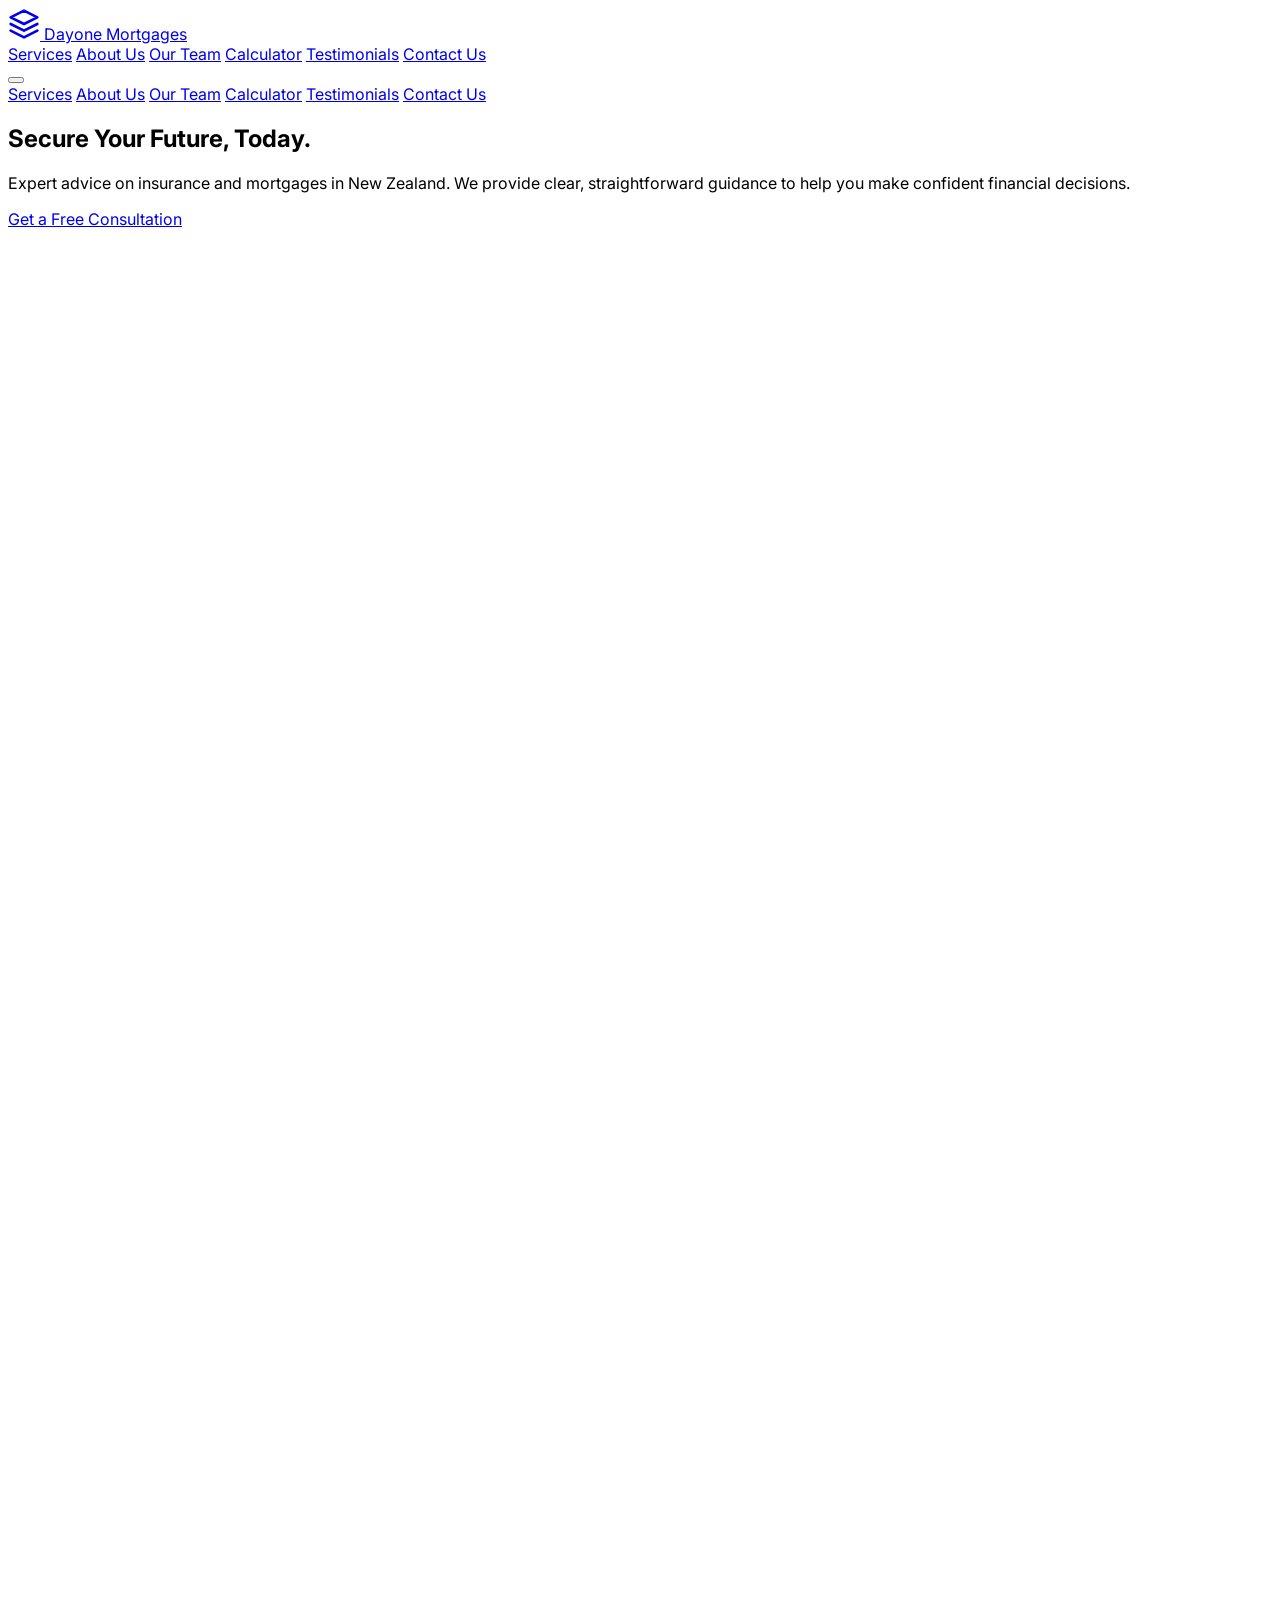
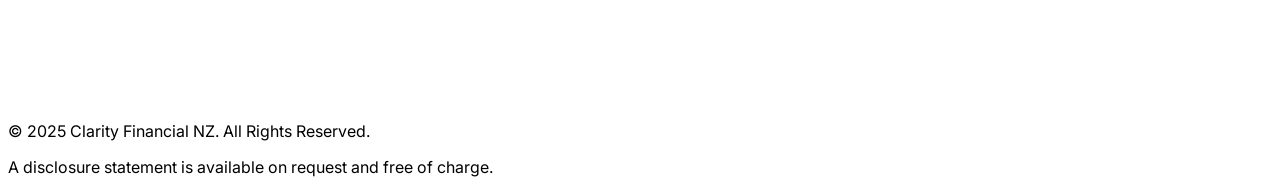
==== index.html @ f276ae46 "Create index.html Initial commit" ====
<!DOCTYPE html>
<html lang="en" class="scroll-smooth">
<head>
    <meta charset="UTF-8">
    <meta name="viewport" content="width=device-width, initial-scale=1.0">
    <title>Dayone Mortgages | Your Guide to Insurance & Mortgages</title>
    
    <!-- Tailwind CSS -->
    <script src="https://cdn.tailwindcss.com"></script>
    
    <!-- Google Fonts: Inter -->
    <link rel="preconnect" href="https://fonts.googleapis.com">
    <link rel="preconnect" href="https://fonts.gstatic.com" crossorigin>
    <link href="https://fonts.googleapis.com/css2?family=Inter:wght@400;500;600;700&display=swap" rel="stylesheet">
    
    <!-- Lucide Icons -->
    <script src="https://unpkg.com/lucide@latest"></script>

    <style>
        /* Custom styles for the Inter font */
        body {
            font-family: 'Inter', sans-serif;
        }
        /* Style for scroll-triggered animations */
        .fade-in-section {
            opacity: 0;
            transform: translateY(20px);
            transition: opacity 0.6s ease-out, transform 0.6s ease-out;
        }
        .fade-in-section.is-visible {
            opacity: 1;
            transform: translateY(0);
        }
    </style>
</head>
<body class="bg-gray-50 text-gray-800 antialiased">

    <!-- Header -->
    <header class="bg-white/80 backdrop-blur-md sticky top-0 z-50 shadow-sm">
        <div class="container mx-auto px-6 py-4 flex justify-between items-center">
            <a href="#" class="flex items-center space-x-2">
                <svg width="32" height="32" viewBox="0 0 24 24" class="text-blue-600" fill="none" xmlns="http://www.w3.org/2000/svg"><path d="M12 2L2 7l10 5 10-5-10-5zM2 17l10 5 10-5M2 12l10 5 10-5" stroke="currentColor" stroke-width="2" stroke-linecap="round" stroke-linejoin="round"></path></svg>
                <span class="text-2xl font-bold text-gray-900">Dayone Mortgages</span>
            </a>
            <nav class="hidden md:flex space-x-8">
                <a href="#services" class="text-gray-600 hover:text-blue-600 transition duration-300">Services</a>
                <a href="#about" class="text-gray-600 hover:text-blue-600 transition duration-300">About Us</a>
                <a href="#team" class="text-gray-600 hover:text-blue-600 transition duration-300">Our Team</a>
                <a href="#calculator" class="text-gray-600 hover:text-blue-600 transition duration-300">Calculator</a>
                <a href="#testimonials" class="text-gray-600 hover:text-blue-600 transition duration-300">Testimonials</a>
                <a href="#contact" class="bg-blue-600 text-white px-4 py-2 rounded-md hover:bg-blue-700 transition duration-300">Contact Us</a>
            </nav>
            <button class="md:hidden" id="mobile-menu-button">
                <i data-lucide="menu" class="w-6 h-6"></i>
            </button>
        </div>
         <!-- Mobile Menu -->
        <div id="mobile-menu" class="hidden md:hidden px-6 pb-4 space-y-2">
            <a href="#services" class="block text-gray-600 hover:text-blue-600 transition duration-300">Services</a>
            <a href="#about" class="block text-gray-600 hover:text-blue-600 transition duration-300">About Us</a>
            <a href="#team" class="block text-gray-600 hover:text-blue-600 transition duration-300">Our Team</a>
            <a href="#calculator" class="block text-gray-600 hover:text-blue-600 transition duration-300">Calculator</a>
            <a href="#testimonials" class="block text-gray-600 hover:text-blue-600 transition duration-300">Testimonials</a>
            <a href="#contact" class="block bg-blue-600 text-white px-4 py-2 rounded-md hover:bg-blue-700 transition duration-300">Contact Us</a>
        </div>
    </header>

    <main>
        <!-- Hero Section -->
        <section class="bg-white">
            <div class="container mx-auto px-6 py-24 md:py-32 text-center">
                <h1 class="text-4xl md:text-6xl font-bold text-gray-900 leading-tight mb-4">Secure Your Future, Today.</h1>
                <p class="text-lg md:text-xl text-gray-600 max-w-3xl mx-auto mb-8">Expert advice on insurance and mortgages in New Zealand. We provide clear, straightforward guidance to help you make confident financial decisions.</p>
                <a href="#contact" class="bg-blue-600 text-white px-8 py-4 rounded-lg font-semibold text-lg hover:bg-blue-700 transition duration-300 transform hover:scale-105">Get a Free Consultation</a>
            </div>
        </section>

        <!-- Services Section -->
        <section id="services" class="py-20 fade-in-section">
            <div class="container mx-auto px-6">
                <div class="text-center mb-12">
                    <h2 class="text-3xl md:text-4xl font-bold text-gray-900">Our Services</h2>
                    <p class="text-lg text-gray-600 mt-2">Tailored solutions for your financial needs.</p>
                </div>
                <div class="grid grid-cols-1 md:grid-cols-2 lg:grid-cols-3 gap-8">
                    <!-- Service Card 1: Insurance -->
                    <div class="bg-white p-8 rounded-xl shadow-lg hover:shadow-2xl transition-shadow duration-300">
                        <div class="flex items-center justify-center h-16 w-16 bg-blue-100 text-blue-600 rounded-full mb-6">
                            <i data-lucide="shield" class="w-8 h-8"></i>
                        </div>
                        <h3 class="text-2xl font-semibold mb-3">Insurance Planning</h3>
                        <p class="text-gray-600">From life and health to income protection, we find the right cover to protect you and your loved ones from life's uncertainties.</p>
                    </div>
                    <!-- Service Card 2: Mortgages -->
                    <div class="bg-white p-8 rounded-xl shadow-lg hover:shadow-2xl transition-shadow duration-300">
                        <div class="flex items-center justify-center h-16 w-16 bg-blue-100 text-blue-600 rounded-full mb-6">
                            <i data-lucide="home" class="w-8 h-8"></i>
                        </div>
                        <h3 class="text-2xl font-semibold mb-3">Mortgage Brokering</h3>
                        <p class="text-gray-600">Whether you're a first-home buyer or a seasoned investor, we navigate the market to secure competitive rates and the right loan structure for you.</p>
                    </div>
                    <!-- Service Card 3: Financial Advice -->
                    <div class="bg-white p-8 rounded-xl shadow-lg hover:shadow-2xl transition-shadow duration-300">
                         <div class="flex items-center justify-center h-16 w-16 bg-blue-100 text-blue-600 rounded-full mb-6">
                            <i data-lucide="bar-chart-3" class="w-8 h-8"></i>
                        </div>
                        <h3 class="text-2xl font-semibold mb-3">Financial Strategy</h3>
                        <p class="text-gray-600">We help you build a long-term financial plan, focusing on wealth creation and retirement planning to ensure your future is secure.</p>
                    </div>
                </div>
            </div>
        </section>

        <!-- About Us Section -->
        <section id="about" class="bg-white py-20 fade-in-section">
            <div class="container mx-auto px-6 grid md:grid-cols-2 gap-12 items-center">
                <div>
                    <img src="https://placehold.co/600x400/E2E8F0/4A5568?text=Our+Office" alt="Financial consulting office" class="rounded-lg shadow-xl">
                </div>
                <div>
                    <h2 class="text-3xl md:text-4xl font-bold text-gray-900 mb-4">Your Trusted Partners in Finance</h2>
                    <p class="text-gray-600 mb-4 text-lg">Dayone Mortgages is a New Zealand-based consultancy dedicated to providing honest and transparent financial advice. Our mission is to demystify the complexities of insurance and mortgages, empowering our clients to achieve their financial goals with confidence.</p>
                    <p class="text-gray-600 text-lg">We believe in building long-lasting relationships based on trust and a deep understanding of your unique circumstances.</p>
                </div>
            </div>
        </section>
        
        <!-- Team Section -->
        <section id="team" class="py-20 fade-in-section">
            <div class="container mx-auto px-6">
                <div class="text-center mb-12">
                    <h2 class="text-3xl md:text-4xl font-bold text-gray-900">Meet Our Team</h2>
                    <p class="text-lg text-gray-600 mt-2">Experienced professionals dedicated to your success.</p>
                </div>
                <div class="grid grid-cols-1 md:grid-cols-2 gap-8 max-w-4xl mx-auto">
                    <!-- Team Member 1 -->
                    <div class="bg-white text-center p-8 rounded-xl shadow-lg hover:shadow-2xl transition-shadow duration-300">
                        <img src="https://placehold.co/200x200/E2E8F0/4A5568?text=Photo" alt="Team Member 1" class="w-32 h-32 rounded-full mx-auto mb-4">
                        <h3 class="text-2xl font-semibold text-gray-900">Ben</h3>
                        <p class="text-blue-600 font-medium mb-2">Lead Mortgage Advisor</p>
                        <p class="text-gray-600">With over 15 years of experience in the banking and finance industry, Ben is an expert at structuring complex loans and finding the perfect solution for his clients.</p>
                    </div>
                    <!-- Team Member 2 -->
                    <div class="bg-white text-center p-8 rounded-xl shadow-lg hover:shadow-2xl transition-shadow duration-300">
                        <img src="https://placehold.co/200x200/E2E8F0/4A5568?text=Photo" alt="Team Member 2" class="w-32 h-32 rounded-full mx-auto mb-4">
                        <h3 class="text-2xl font-semibold text-gray-900">John Smith</h3>
                        <p class="text-blue-600 font-medium mb-2">Senior Insurance Specialist</p>
                        <p class="text-gray-600">John is passionate about ensuring his clients have the right protection in place. He specializes in personal and business risk insurance, providing peace of mind.</p>
                    </div>
                </div>
            </div>
        </section>

        <!-- Mortgage Calculator Section -->
        <section id="calculator" class="bg-white py-20 fade-in-section">
            <div class="container mx-auto px-6">
                <div class="grid lg:grid-cols-2 gap-12 items-center">
                    <div class="text-center lg:text-left">
                        <h2 class="text-3xl md:text-4xl font-bold text-gray-900">Mortgage Calculator</h2>
                        <p class="text-lg text-gray-600 mt-2">Get an estimate of your mortgage repayments. This tool is for guidance purposes only.</p>
                    </div>
                    <div class="bg-white p-8 rounded-xl shadow-2xl">
                        <div class="space-y-6">
                            <div>
                                <label for="loanAmount" class="block text-sm font-medium text-gray-700">Loan Amount ($)</label>
                                <input type="number" id="loanAmount" class="mt-1 block w-full px-4 py-3 bg-gray-100 border-gray-200 rounded-md text-lg focus:ring-blue-500 focus:border-blue-500" placeholder="e.g., 500000" value="500000">
                            </div>
                            <div>
                                <label for="interestRate" class="block text-sm font-medium text-gray-700">Interest Rate (%)</label>
                                <input type="number" id="interestRate" class="mt-1 block w-full px-4 py-3 bg-gray-100 border-gray-200 rounded-md text-lg focus:ring-blue-500 focus:border-blue-500" placeholder="e.g., 6.5" step="0.01" value="6.5">
                            </div>
                            <div>
                                <label for="loanTerm" class="block text-sm font-medium text-gray-700">Loan Term (years)</label>
                                <input type="number" id="loanTerm" class="mt-1 block w-full px-4 py-3 bg-gray-100 border-gray-200 rounded-md text-lg focus:ring-blue-500 focus:border-blue-500" placeholder="e.g., 30" value="30">
                            </div>
                            <div>
                                <label for="repaymentFrequency" class="block text-sm font-medium text-gray-700">Repayment Frequency</label>
                                <select id="repaymentFrequency" class="mt-1 block w-full px-4 py-3 bg-gray-100 border-gray-200 rounded-md text-lg focus:ring-blue-500 focus:border-blue-500">
                                    <option value="monthly">Monthly</option>
                                    <option value="fortnightly">Fortnightly</option>
                                    <option value="weekly">Weekly</option>
                                </select>
                            </div>
                            <button id="calculateBtn" class="w-full bg-blue-600 text-white px-8 py-4 rounded-lg font-semibold text-lg hover:bg-blue-700 transition duration-300">Calculate</button>
                        </div>
                        <div id="calculatorResult" class="mt-8 text-center bg-blue-50 p-6 rounded-lg" style="display: none;">
                            <p id="paymentFrequencyText" class="text-lg text-gray-600">Estimated Monthly Payment:</p>
                            <p id="repaymentAmount" class="text-4xl font-bold text-blue-800"></p>
                        </div>
                    </div>
                </div>
            </div>
        </section>

        <!-- Testimonials Section -->
        <section id="testimonials" class="py-20 fade-in-section">
            <div class="container mx-auto px-6">
                <div class="text-center mb-12">
                    <h2 class="text-3xl md:text-4xl font-bold text-gray-900">What Our Clients Say</h2>
                </div>
                <div class="grid grid-cols-1 md:grid-cols-2 gap-8 max-w-4xl mx-auto">
                    <div class="bg-white p-8 rounded-xl shadow-lg">
                        <p class="text-gray-600 mb-4">"The team at Clarity Financial made the mortgage process so simple and stress-free. Their advice was invaluable, and we secured a fantastic rate for our first home."</p>
                        <p class="font-semibold text-gray-900">- Sarah & Tom, Auckland</p>
                    </div>
                    <div class="bg-white p-8 rounded-xl shadow-lg">
                        <p class="text-gray-600 mb-4">"I finally have an insurance plan that I understand and feel confident in. The guidance was clear, professional, and perfectly tailored to my family's needs."</p>
                        <p class="font-semibold text-gray-900">- James P., Wellington</p>
                    </div>
                </div>
            </div>
        </section>

        <!-- Contact Section -->
        <section id="contact" class="bg-blue-700 text-white py-20 fade-in-section">
            <div class="container mx-auto px-6 text-center">
                <h2 class="text-3xl md:text-4xl font-bold mb-4">Ready to Take the Next Step?</h2>
                <p class="text-lg text-blue-200 max-w-2xl mx-auto mb-8">Let's discuss your financial future. Book a no-obligation consultation with one of our expert advisors today.</p>
                <a href="mailto:contact@clarityfinancial.co.nz?subject=Free Consultation Request" class="bg-white text-blue-600 px-8 py-4 rounded-lg font-semibold text-lg hover:bg-gray-100 transition duration-300 transform hover:scale-105">Email Us to Get Started</a>
                <p class="text-sm text-blue-300 mt-4">Note: For a live website, this button would link to a contact form. For now, it opens your email client.</p>
            </div>
        </section>
    </main>

    <!-- Footer -->
    <footer class="bg-gray-800 text-white py-12">
        <div class="container mx-auto px-6 text-center">
            <p>&copy; 2025 Clarity Financial NZ. All Rights Reserved.</p>
            <p class="text-sm text-gray-400 mt-2">A disclosure statement is available on request and free of charge.</p>
        </div>
    </footer>

    <script>
        // Lucide Icons initialization
        lucide.createIcons();

        // Mobile menu toggle
        const mobileMenuButton = document.getElementById('mobile-menu-button');
        const mobileMenu = document.getElementById('mobile-menu');
        mobileMenuButton.addEventListener('click', () => {
            mobileMenu.classList.toggle('hidden');
        });

        // Scroll-triggered fade-in animations
        const sections = document.querySelectorAll('.fade-in-section');
        const observer = new IntersectionObserver((entries) => {
            entries.forEach(entry => {
                if (entry.isIntersecting) {
                    entry.target.classList.add('is-visible');
                }
            });
        }, {
            threshold: 0.1
        });

        sections.forEach(section => {
            observer.observe(section);
        });

        // Mortgage Calculator Logic
        const calculateBtn = document.getElementById('calculateBtn');
        calculateBtn.addEventListener('click', () => {
            const loanAmount = parseFloat(document.getElementById('loanAmount').value);
            const interestRate = parseFloat(document.getElementById('interestRate').value);
            const loanTerm = parseInt(document.getElementById('loanTerm').value);
            const frequency = document.getElementById('repaymentFrequency').value;
            
            const resultDiv = document.getElementById('calculatorResult');
            const repaymentAmountEl = document.getElementById('repaymentAmount');
            const paymentFrequencyTextEl = document.getElementById('paymentFrequencyText');

            if (loanAmount > 0 && interestRate > 0 && loanTerm > 0) {
                let periodsPerYear;
                let frequencyText;

                switch (frequency) {
                    case 'weekly':
                        periodsPerYear = 52;
                        frequencyText = 'Weekly';
                        break;
                    case 'fortnightly':
                        periodsPerYear = 26;
                        frequencyText = 'Fortnightly';
                        break;
                    case 'monthly':
                    default:
                        periodsPerYear = 12;
                        frequencyText = 'Monthly';
                        break;
                }

                const periodicInterestRate = interestRate / 100 / periodsPerYear;
                const numberOfPayments = loanTerm * periodsPerYear;

                const numerator = periodicInterestRate * Math.pow(1 + periodicInterestRate, numberOfPayments);
                const denominator = Math.pow(1 + periodicInterestRate, numberOfPayments) - 1;
                const periodicPayment = loanAmount * (numerator / denominator);

                if (isFinite(periodicPayment)) {
                    paymentFrequencyTextEl.textContent = `Estimated ${frequencyText} Payment:`;
                    repaymentAmountEl.textContent = `$${periodicPayment.toLocaleString('en-NZ', { minimumFractionDigits: 2, maximumFractionDigits: 2 })}`;
                    resultDiv.style.display = 'block';
                } else {
                    repaymentAmountEl.textContent = 'Invalid values';
                    resultDiv.style.display = 'block';
                }
            } else {
                repaymentAmountEl.textContent = 'Please fill all fields';
                resultDiv.style.display = 'block';
            }
        });
    </script>
</body>
</html>
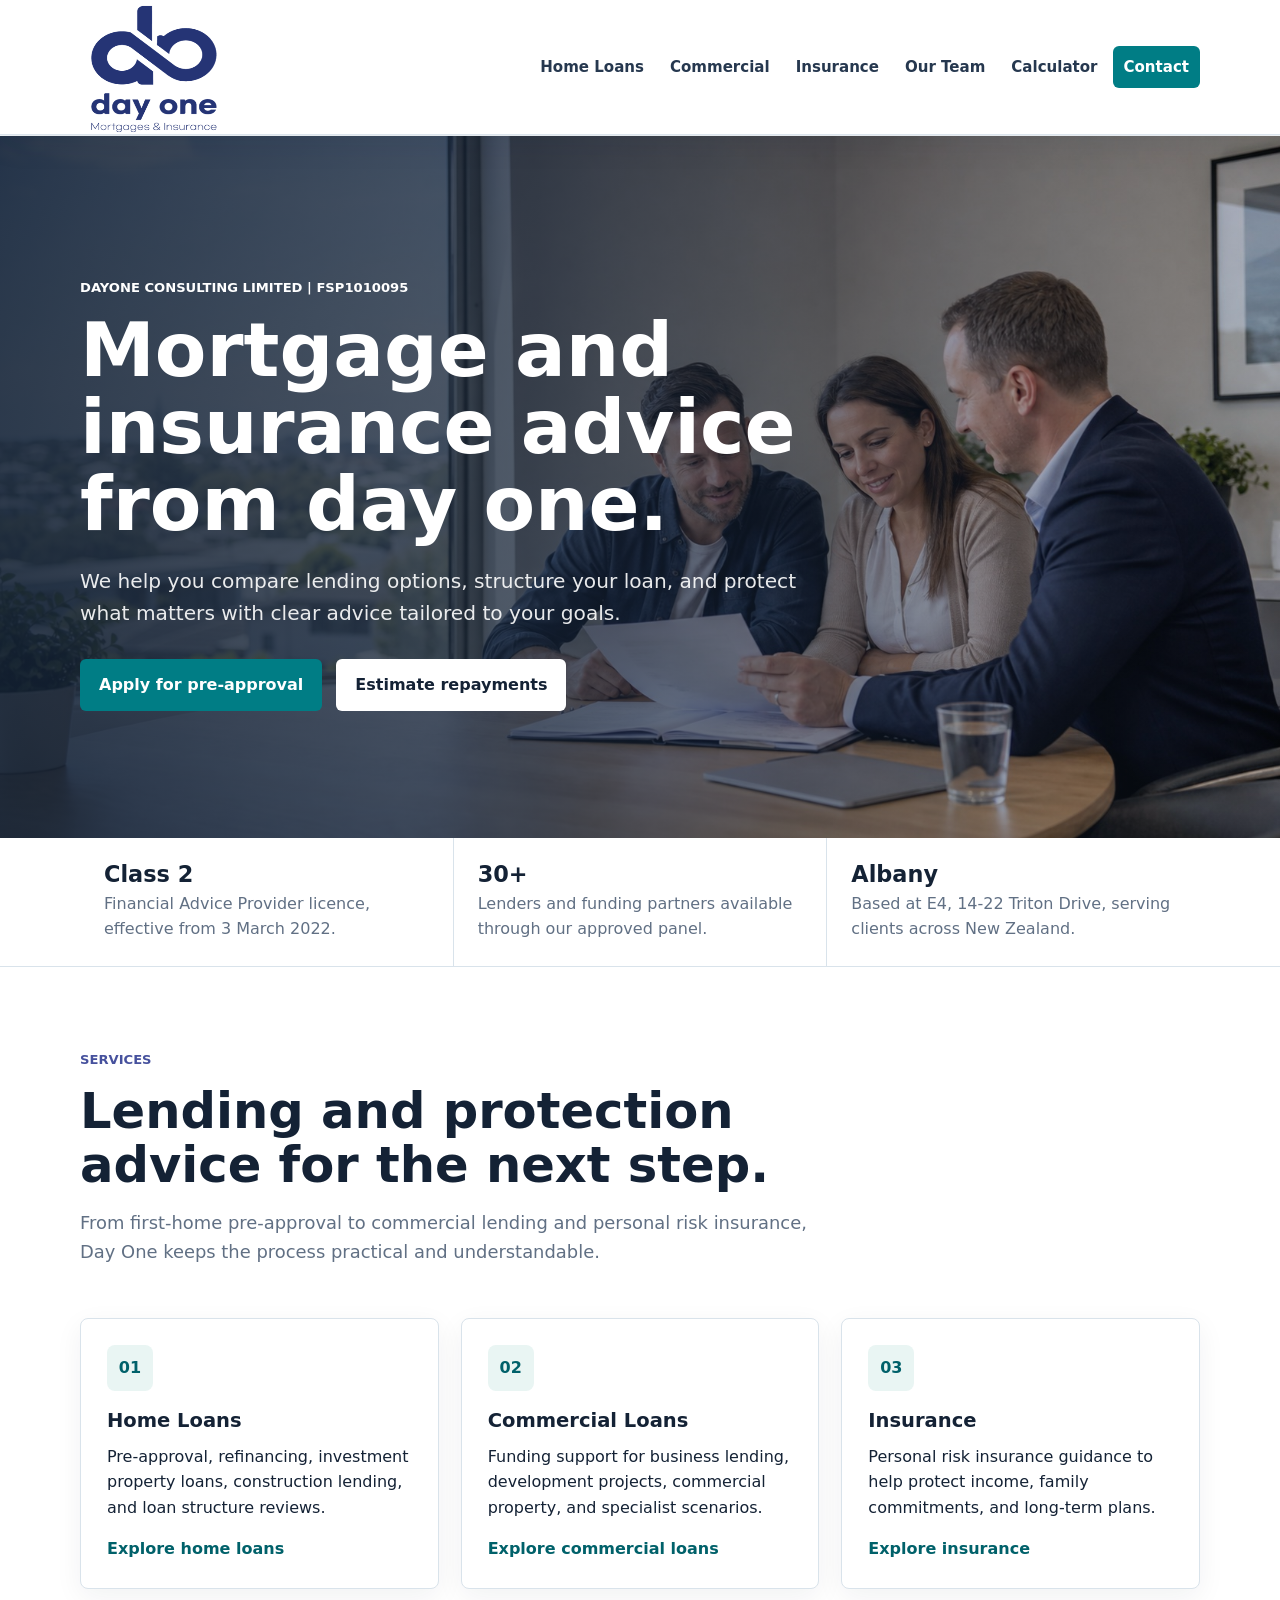
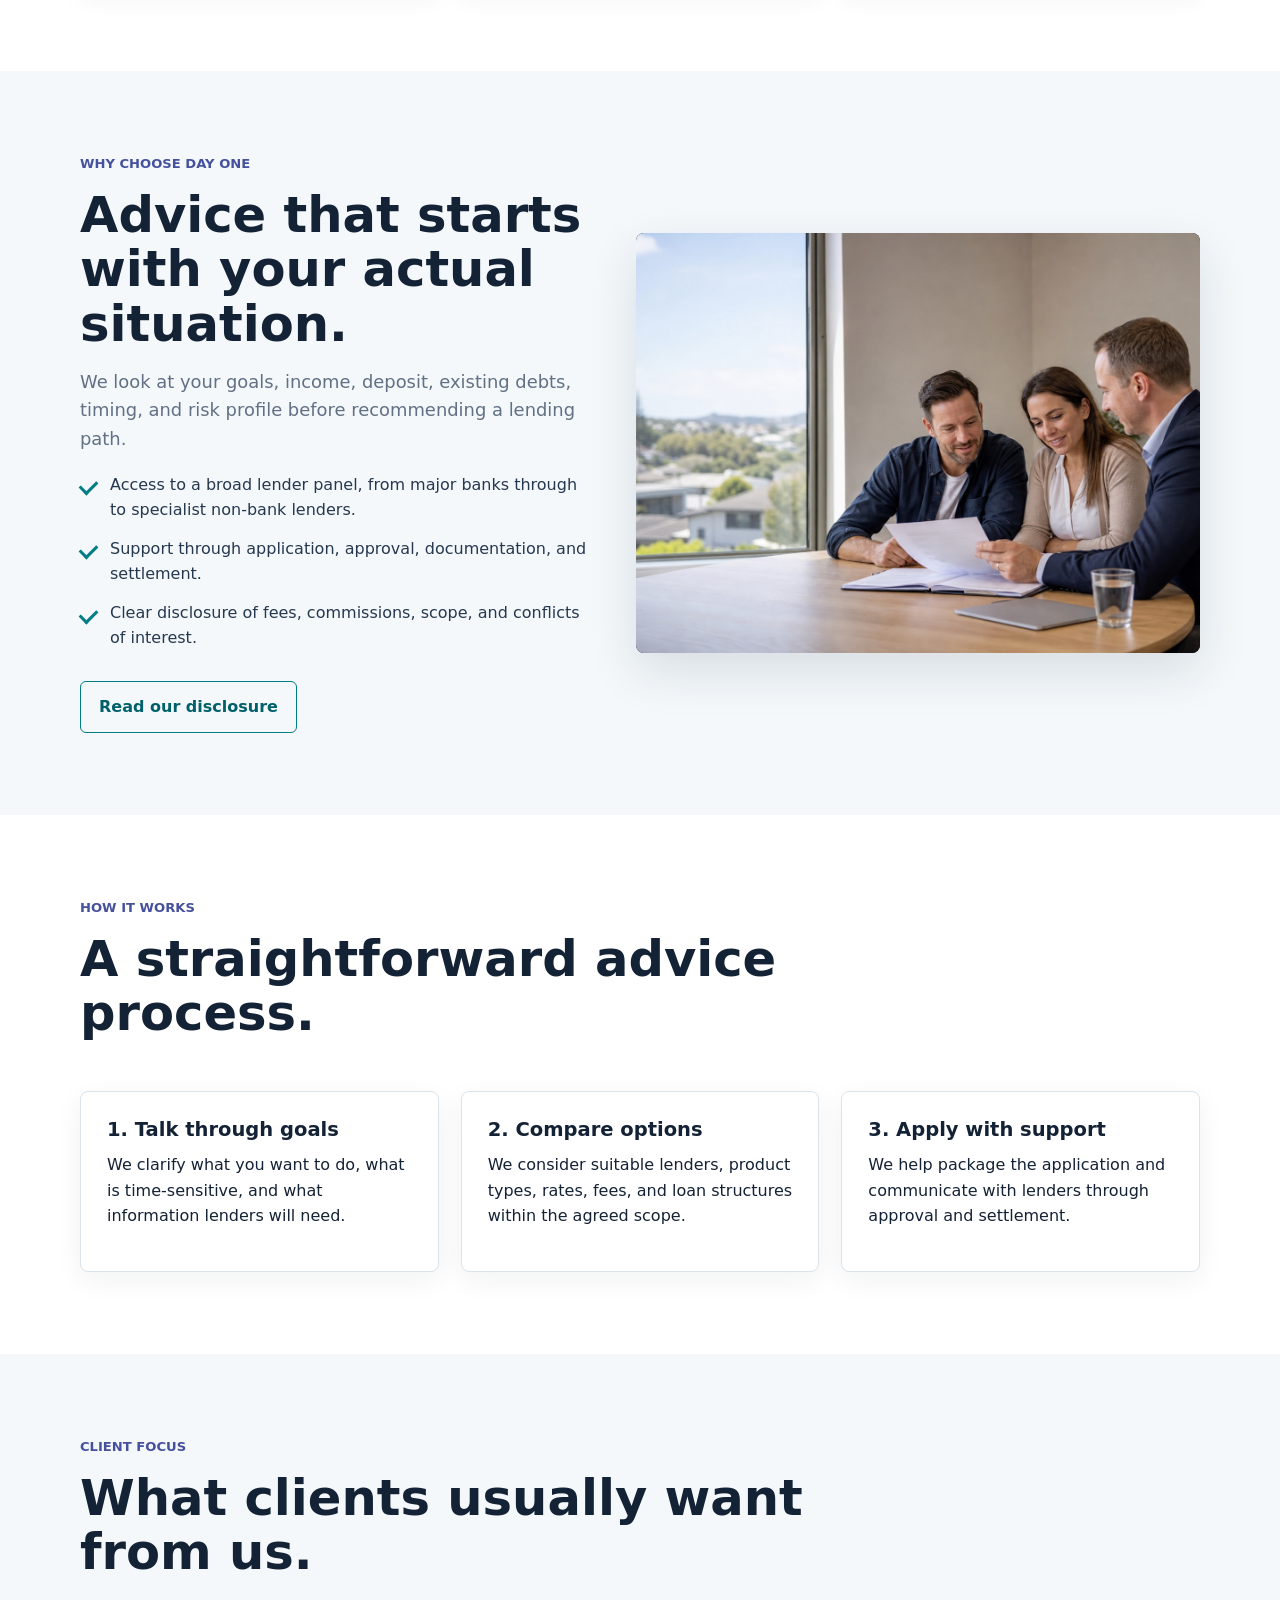
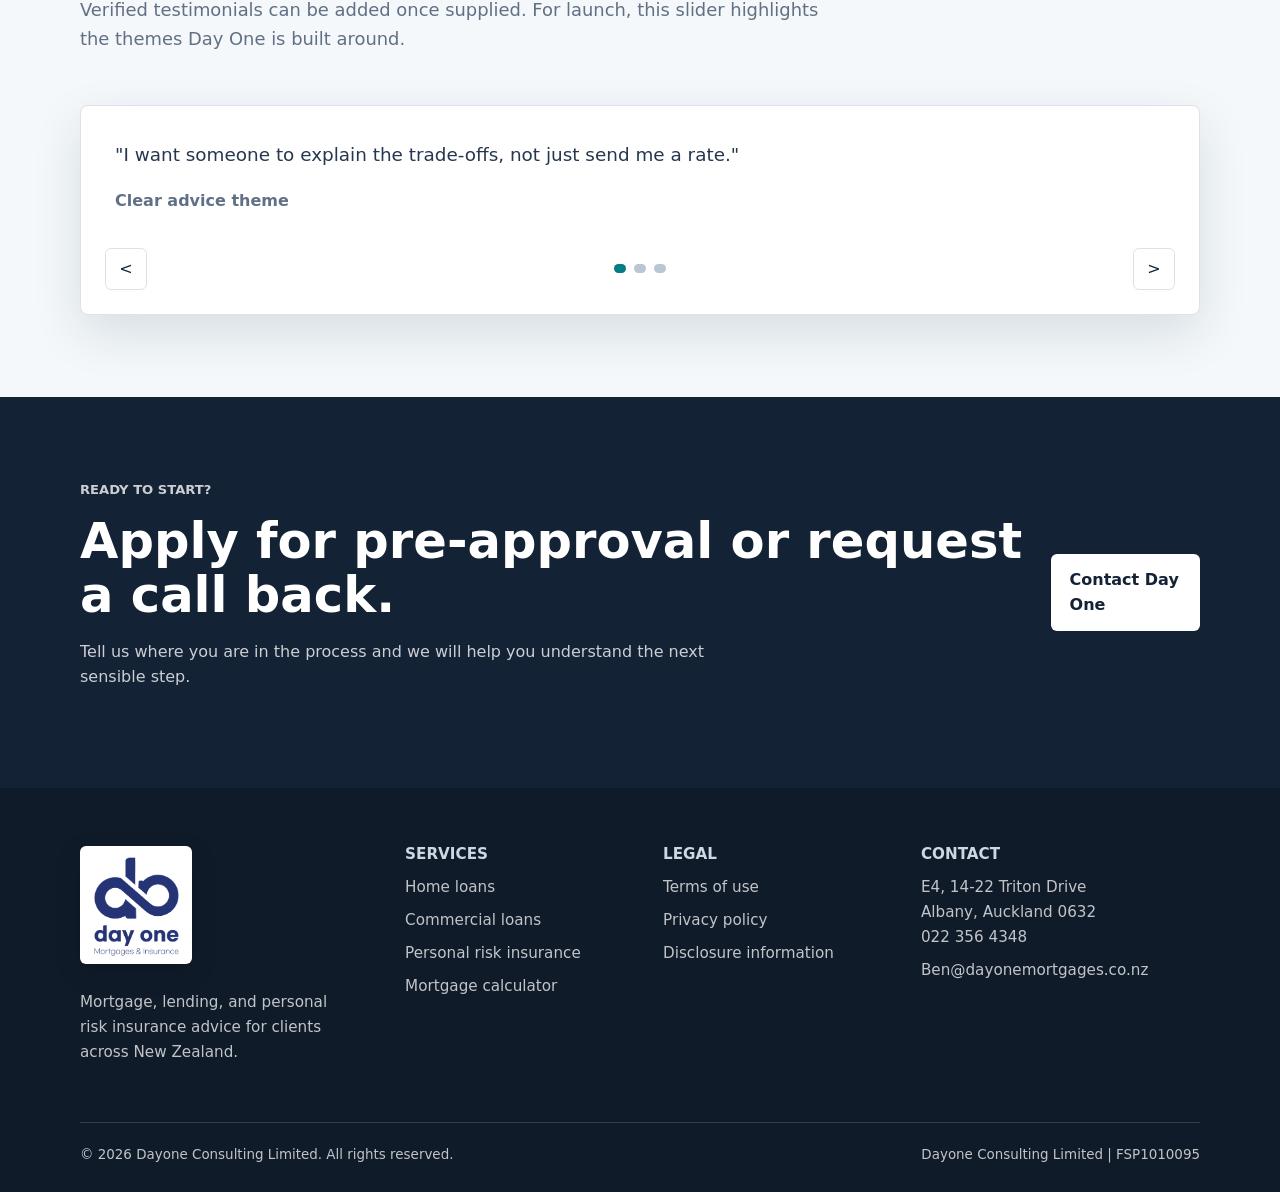
==== commit 9247a884: "Rewrite the code" ====
--- a/index.html
+++ b/index.html
@@ -1,314 +1,203 @@
-<!DOCTYPE html>
-<html lang="en" class="scroll-smooth">
+<!doctype html>
+<html lang="en">
 <head>
-    <meta charset="UTF-8">
-    <meta name="viewport" content="width=device-width, initial-scale=1.0">
-    <title>Dayone Mortgages | Your Guide to Insurance & Mortgages</title>
-    
-    <!-- Tailwind CSS -->
-    <script src="https://cdn.tailwindcss.com"></script>
-    
-    <!-- Google Fonts: Inter -->
-    <link rel="preconnect" href="https://fonts.googleapis.com">
-    <link rel="preconnect" href="https://fonts.gstatic.com" crossorigin>
-    <link href="https://fonts.googleapis.com/css2?family=Inter:wght@400;500;600;700&display=swap" rel="stylesheet">
-    
-    <!-- Lucide Icons -->
-    <script src="https://unpkg.com/lucide@latest"></script>
-
-    <style>
-        /* Custom styles for the Inter font */
-        body {
-            font-family: 'Inter', sans-serif;
-        }
-        /* Style for scroll-triggered animations */
-        .fade-in-section {
-            opacity: 0;
-            transform: translateY(20px);
-            transition: opacity 0.6s ease-out, transform 0.6s ease-out;
-        }
-        .fade-in-section.is-visible {
-            opacity: 1;
-            transform: translateY(0);
-        }
-    </style>
+    <meta charset="utf-8">
+    <meta name="viewport" content="width=device-width, initial-scale=1">
+    <title>Day One Mortgages &amp; Insurance | Mortgage Adviser Auckland</title>
+    <meta name="description" content="Day One Mortgages &amp; Insurance provides mortgage, lending, and personal risk insurance advice from Albany, Auckland.">
+    <link rel="canonical" href="https://www.dayonemortgages.co.nz/">
+    <meta property="og:title" content="Day One Mortgages &amp; Insurance">
+    <meta property="og:description" content="Mortgage, lending, and personal risk insurance advice for New Zealand clients.">
+    <meta property="og:type" content="website">
+    <meta property="og:url" content="https://www.dayonemortgages.co.nz/">
+    <meta property="og:image" content="https://www.dayonemortgages.co.nz/image/hero-advice.jpg">
+    <meta name="twitter:card" content="summary_large_image">
+    <link rel="preload" as="image" href="/image/hero-advice.jpg">
+    <link rel="icon" href="/favicon.png">
+    <link rel="apple-touch-icon" href="/apple-touch-icon.png">
+    <link rel="stylesheet" href="/assets/css/site.css">
+    <script type="application/ld+json">
+    {
+        "@context": "https://schema.org",
+        "@type": "FinancialService",
+        "name": "Day One Mortgages & Insurance",
+        "legalName": "Dayone Consulting Limited",
+        "url": "https://www.dayonemortgages.co.nz/",
+        "email": "Ben@dayonemortgages.co.nz",
+        "telephone": "+64 22 356 4348",
+        "priceRange": "$$",
+        "areaServed": "NZ",
+        "address": {
+            "@type": "PostalAddress",
+            "streetAddress": "E4, 14-22 Triton Drive",
+            "addressLocality": "Albany",
+            "addressRegion": "Auckland",
+            "postalCode": "0632",
+            "addressCountry": "NZ"
+        },
+        "identifier": "FSP1010095"
+    }
+    </script>
 </head>
-<body class="bg-gray-50 text-gray-800 antialiased">
-
-    <!-- Header -->
-    <header class="bg-white/80 backdrop-blur-md sticky top-0 z-50 shadow-sm">
-        <div class="container mx-auto px-6 py-4 flex justify-between items-center">
-            <a href="#" class="flex items-center space-x-2">
-                <svg width="32" height="32" viewBox="0 0 24 24" class="text-blue-600" fill="none" xmlns="http://www.w3.org/2000/svg"><path d="M12 2L2 7l10 5 10-5-10-5zM2 17l10 5 10-5M2 12l10 5 10-5" stroke="currentColor" stroke-width="2" stroke-linecap="round" stroke-linejoin="round"></path></svg>
-                <span class="text-2xl font-bold text-gray-900">Dayone Mortgages</span>
-            </a>
-            <nav class="hidden md:flex space-x-8">
-                <a href="#services" class="text-gray-600 hover:text-blue-600 transition duration-300">Services</a>
-                <a href="#about" class="text-gray-600 hover:text-blue-600 transition duration-300">About Us</a>
-                <a href="#team" class="text-gray-600 hover:text-blue-600 transition duration-300">Our Team</a>
-                <a href="#calculator" class="text-gray-600 hover:text-blue-600 transition duration-300">Calculator</a>
-                <a href="#testimonials" class="text-gray-600 hover:text-blue-600 transition duration-300">Testimonials</a>
-                <a href="#contact" class="bg-blue-600 text-white px-4 py-2 rounded-md hover:bg-blue-700 transition duration-300">Contact Us</a>
-            </nav>
-            <button class="md:hidden" id="mobile-menu-button">
-                <i data-lucide="menu" class="w-6 h-6"></i>
-            </button>
-        </div>
-         <!-- Mobile Menu -->
-        <div id="mobile-menu" class="hidden md:hidden px-6 pb-4 space-y-2">
-            <a href="#services" class="block text-gray-600 hover:text-blue-600 transition duration-300">Services</a>
-            <a href="#about" class="block text-gray-600 hover:text-blue-600 transition duration-300">About Us</a>
-            <a href="#team" class="block text-gray-600 hover:text-blue-600 transition duration-300">Our Team</a>
-            <a href="#calculator" class="block text-gray-600 hover:text-blue-600 transition duration-300">Calculator</a>
-            <a href="#testimonials" class="block text-gray-600 hover:text-blue-600 transition duration-300">Testimonials</a>
-            <a href="#contact" class="block bg-blue-600 text-white px-4 py-2 rounded-md hover:bg-blue-700 transition duration-300">Contact Us</a>
-        </div>
-    </header>
-
-    <main>
-        <!-- Hero Section -->
-        <section class="bg-white">
-            <div class="container mx-auto px-6 py-24 md:py-32 text-center">
-                <h1 class="text-4xl md:text-6xl font-bold text-gray-900 leading-tight mb-4">Secure Your Future, Today.</h1>
-                <p class="text-lg md:text-xl text-gray-600 max-w-3xl mx-auto mb-8">Expert advice on insurance and mortgages in New Zealand. We provide clear, straightforward guidance to help you make confident financial decisions.</p>
-                <a href="#contact" class="bg-blue-600 text-white px-8 py-4 rounded-lg font-semibold text-lg hover:bg-blue-700 transition duration-300 transform hover:scale-105">Get a Free Consultation</a>
-            </div>
-        </section>
-
-        <!-- Services Section -->
-        <section id="services" class="py-20 fade-in-section">
-            <div class="container mx-auto px-6">
-                <div class="text-center mb-12">
-                    <h2 class="text-3xl md:text-4xl font-bold text-gray-900">Our Services</h2>
-                    <p class="text-lg text-gray-600 mt-2">Tailored solutions for your financial needs.</p>
-                </div>
-                <div class="grid grid-cols-1 md:grid-cols-2 lg:grid-cols-3 gap-8">
-                    <!-- Service Card 1: Insurance -->
-                    <div class="bg-white p-8 rounded-xl shadow-lg hover:shadow-2xl transition-shadow duration-300">
-                        <div class="flex items-center justify-center h-16 w-16 bg-blue-100 text-blue-600 rounded-full mb-6">
-                            <i data-lucide="shield" class="w-8 h-8"></i>
-                        </div>
-                        <h3 class="text-2xl font-semibold mb-3">Insurance Planning</h3>
-                        <p class="text-gray-600">From life and health to income protection, we find the right cover to protect you and your loved ones from life's uncertainties.</p>
-                    </div>
-                    <!-- Service Card 2: Mortgages -->
-                    <div class="bg-white p-8 rounded-xl shadow-lg hover:shadow-2xl transition-shadow duration-300">
-                        <div class="flex items-center justify-center h-16 w-16 bg-blue-100 text-blue-600 rounded-full mb-6">
-                            <i data-lucide="home" class="w-8 h-8"></i>
-                        </div>
-                        <h3 class="text-2xl font-semibold mb-3">Mortgage Brokering</h3>
-                        <p class="text-gray-600">Whether you're a first-home buyer or a seasoned investor, we navigate the market to secure competitive rates and the right loan structure for you.</p>
-                    </div>
-                    <!-- Service Card 3: Financial Advice -->
-                    <div class="bg-white p-8 rounded-xl shadow-lg hover:shadow-2xl transition-shadow duration-300">
-                         <div class="flex items-center justify-center h-16 w-16 bg-blue-100 text-blue-600 rounded-full mb-6">
-                            <i data-lucide="bar-chart-3" class="w-8 h-8"></i>
-                        </div>
-                        <h3 class="text-2xl font-semibold mb-3">Financial Strategy</h3>
-                        <p class="text-gray-600">We help you build a long-term financial plan, focusing on wealth creation and retirement planning to ensure your future is secure.</p>
-                    </div>
-                </div>
-            </div>
-        </section>
-
-        <!-- About Us Section -->
-        <section id="about" class="bg-white py-20 fade-in-section">
-            <div class="container mx-auto px-6 grid md:grid-cols-2 gap-12 items-center">
+<body>
+    <a class="skip-link" href="#main">Skip to content</a>
+    <div id="site-header"></div>
+
+    <main id="main">
+        <section class="hero">
+            <div class="container hero-content">
+                <p class="eyebrow">Dayone Consulting Limited | FSP1010095</p>
+                <h1>Mortgage and insurance advice from day one.</h1>
+                <p class="lead">We help you compare lending options, structure your loan, and protect what matters with clear advice tailored to your goals.</p>
+                <div class="hero-actions">
+                    <a class="button" href="/contact.html">Apply for pre-approval</a>
+                    <a class="button secondary" href="/calculator.html">Estimate repayments</a>
+                </div>
+            </div>
+        </section>
+
+        <section class="trust-strip" aria-label="Business credentials">
+            <div class="container trust-grid">
+                <div class="trust-item">
+                    <strong>Class 2</strong>
+                    <span>Financial Advice Provider licence, effective from 3 March 2022.</span>
+                </div>
+                <div class="trust-item">
+                    <strong>30+</strong>
+                    <span>Lenders and funding partners available through our approved panel.</span>
+                </div>
+                <div class="trust-item">
+                    <strong>Albany</strong>
+                    <span>Based at E4, 14-22 Triton Drive, serving clients across New Zealand.</span>
+                </div>
+            </div>
+        </section>
+
+        <section class="section fade-in-section">
+            <div class="container">
+                <div class="section-head">
+                    <div>
+                        <p class="eyebrow">Services</p>
+                        <h2>Lending and protection advice for the next step.</h2>
+                        <p class="lead">From first-home pre-approval to commercial lending and personal risk insurance, Day One keeps the process practical and understandable.</p>
+                    </div>
+                </div>
+
+                <div class="grid three">
+                    <article class="card service-card">
+                        <span class="icon-block" aria-hidden="true">01</span>
+                        <h3>Home Loans</h3>
+                        <p>Pre-approval, refinancing, investment property loans, construction lending, and loan structure reviews.</p>
+                        <a class="card-link" href="/home-loans.html">Explore home loans</a>
+                    </article>
+                    <article class="card service-card">
+                        <span class="icon-block" aria-hidden="true">02</span>
+                        <h3>Commercial Loans</h3>
+                        <p>Funding support for business lending, development projects, commercial property, and specialist scenarios.</p>
+                        <a class="card-link" href="/commercial-loans.html">Explore commercial loans</a>
+                    </article>
+                    <article class="card service-card">
+                        <span class="icon-block" aria-hidden="true">03</span>
+                        <h3>Insurance</h3>
+                        <p>Personal risk insurance guidance to help protect income, family commitments, and long-term plans.</p>
+                        <a class="card-link" href="/insurance.html">Explore insurance</a>
+                    </article>
+                </div>
+            </div>
+        </section>
+
+        <section class="section alt fade-in-section">
+            <div class="container split">
                 <div>
-                    <img src="https://placehold.co/600x400/E2E8F0/4A5568?text=Our+Office" alt="Financial consulting office" class="rounded-lg shadow-xl">
-                </div>
+                    <p class="eyebrow">Why Choose Day One</p>
+                    <h2>Advice that starts with your actual situation.</h2>
+                    <p class="lead">We look at your goals, income, deposit, existing debts, timing, and risk profile before recommending a lending path.</p>
+                    <ul class="check-list">
+                        <li>Access to a broad lender panel, from major banks through to specialist non-bank lenders.</li>
+                        <li>Support through application, approval, documentation, and settlement.</li>
+                        <li>Clear disclosure of fees, commissions, scope, and conflicts of interest.</li>
+                    </ul>
+                    <div class="action-row">
+                        <a class="button outline" href="/disclosure.html">Read our disclosure</a>
+                    </div>
+                </div>
+                <div class="visual-panel">
+                    <img src="/image/hero-advice.jpg" alt="Mortgage adviser reviewing home loan paperwork with clients">
+                </div>
+            </div>
+        </section>
+
+        <section class="section fade-in-section">
+            <div class="container">
+                <div class="section-head">
+                    <div>
+                        <p class="eyebrow">How It Works</p>
+                        <h2>A straightforward advice process.</h2>
+                    </div>
+                </div>
+                <div class="grid three">
+                    <article class="card">
+                        <h3>1. Talk through goals</h3>
+                        <p>We clarify what you want to do, what is time-sensitive, and what information lenders will need.</p>
+                    </article>
+                    <article class="card">
+                        <h3>2. Compare options</h3>
+                        <p>We consider suitable lenders, product types, rates, fees, and loan structures within the agreed scope.</p>
+                    </article>
+                    <article class="card">
+                        <h3>3. Apply with support</h3>
+                        <p>We help package the application and communicate with lenders through approval and settlement.</p>
+                    </article>
+                </div>
+            </div>
+        </section>
+
+        <section class="section alt fade-in-section">
+            <div class="container">
+                <div class="section-head">
+                    <div>
+                        <p class="eyebrow">Client Focus</p>
+                        <h2>What clients usually want from us.</h2>
+                        <p class="lead">Verified testimonials can be added once supplied. For launch, this slider highlights the themes Day One is built around.</p>
+                    </div>
+                </div>
+                <div class="testimonial-shell" data-testimonials>
+                    <div class="testimonial-track" data-testimonial-track>
+                        <article class="testimonial-card" data-testimonial-card>
+                            <p>"I want someone to explain the trade-offs, not just send me a rate."</p>
+                            <footer>Clear advice theme</footer>
+                        </article>
+                        <article class="testimonial-card" data-testimonial-card>
+                            <p>"I need to know what I can realistically borrow before I start making offers."</p>
+                            <footer>Pre-approval theme</footer>
+                        </article>
+                        <article class="testimonial-card" data-testimonial-card>
+                            <p>"My lending situation is not standard, so I need someone who can work through the details."</p>
+                            <footer>Specialist lending theme</footer>
+                        </article>
+                    </div>
+                    <div class="slider-controls">
+                        <button class="slider-button" type="button" data-testimonial-prev aria-label="Previous slide">&lt;</button>
+                        <div class="slider-dots" data-testimonial-dots aria-label="Choose testimonial slide"></div>
+                        <button class="slider-button" type="button" data-testimonial-next aria-label="Next slide">&gt;</button>
+                    </div>
+                </div>
+            </div>
+        </section>
+
+        <section class="section cta-band">
+            <div class="container">
                 <div>
-                    <h2 class="text-3xl md:text-4xl font-bold text-gray-900 mb-4">Your Trusted Partners in Finance</h2>
-                    <p class="text-gray-600 mb-4 text-lg">Dayone Mortgages is a New Zealand-based consultancy dedicated to providing honest and transparent financial advice. Our mission is to demystify the complexities of insurance and mortgages, empowering our clients to achieve their financial goals with confidence.</p>
-                    <p class="text-gray-600 text-lg">We believe in building long-lasting relationships based on trust and a deep understanding of your unique circumstances.</p>
-                </div>
-            </div>
-        </section>
-        
-        <!-- Team Section -->
-        <section id="team" class="py-20 fade-in-section">
-            <div class="container mx-auto px-6">
-                <div class="text-center mb-12">
-                    <h2 class="text-3xl md:text-4xl font-bold text-gray-900">Meet Our Team</h2>
-                    <p class="text-lg text-gray-600 mt-2">Experienced professionals dedicated to your success.</p>
-                </div>
-                <div class="grid grid-cols-1 md:grid-cols-2 gap-8 max-w-4xl mx-auto">
-                    <!-- Team Member 1 -->
-                    <div class="bg-white text-center p-8 rounded-xl shadow-lg hover:shadow-2xl transition-shadow duration-300">
-                        <img src="https://placehold.co/200x200/E2E8F0/4A5568?text=Photo" alt="Team Member 1" class="w-32 h-32 rounded-full mx-auto mb-4">
-                        <h3 class="text-2xl font-semibold text-gray-900">Ben</h3>
-                        <p class="text-blue-600 font-medium mb-2">Lead Mortgage Advisor</p>
-                        <p class="text-gray-600">With over 15 years of experience in the banking and finance industry, Ben is an expert at structuring complex loans and finding the perfect solution for his clients.</p>
-                    </div>
-                    <!-- Team Member 2 -->
-                    <div class="bg-white text-center p-8 rounded-xl shadow-lg hover:shadow-2xl transition-shadow duration-300">
-                        <img src="https://placehold.co/200x200/E2E8F0/4A5568?text=Photo" alt="Team Member 2" class="w-32 h-32 rounded-full mx-auto mb-4">
-                        <h3 class="text-2xl font-semibold text-gray-900">John Smith</h3>
-                        <p class="text-blue-600 font-medium mb-2">Senior Insurance Specialist</p>
-                        <p class="text-gray-600">John is passionate about ensuring his clients have the right protection in place. He specializes in personal and business risk insurance, providing peace of mind.</p>
-                    </div>
-                </div>
-            </div>
-        </section>
-
-        <!-- Mortgage Calculator Section -->
-        <section id="calculator" class="bg-white py-20 fade-in-section">
-            <div class="container mx-auto px-6">
-                <div class="grid lg:grid-cols-2 gap-12 items-center">
-                    <div class="text-center lg:text-left">
-                        <h2 class="text-3xl md:text-4xl font-bold text-gray-900">Mortgage Calculator</h2>
-                        <p class="text-lg text-gray-600 mt-2">Get an estimate of your mortgage repayments. This tool is for guidance purposes only.</p>
-                    </div>
-                    <div class="bg-white p-8 rounded-xl shadow-2xl">
-                        <div class="space-y-6">
-                            <div>
-                                <label for="loanAmount" class="block text-sm font-medium text-gray-700">Loan Amount ($)</label>
-                                <input type="number" id="loanAmount" class="mt-1 block w-full px-4 py-3 bg-gray-100 border-gray-200 rounded-md text-lg focus:ring-blue-500 focus:border-blue-500" placeholder="e.g., 500000" value="500000">
-                            </div>
-                            <div>
-                                <label for="interestRate" class="block text-sm font-medium text-gray-700">Interest Rate (%)</label>
-                                <input type="number" id="interestRate" class="mt-1 block w-full px-4 py-3 bg-gray-100 border-gray-200 rounded-md text-lg focus:ring-blue-500 focus:border-blue-500" placeholder="e.g., 6.5" step="0.01" value="6.5">
-                            </div>
-                            <div>
-                                <label for="loanTerm" class="block text-sm font-medium text-gray-700">Loan Term (years)</label>
-                                <input type="number" id="loanTerm" class="mt-1 block w-full px-4 py-3 bg-gray-100 border-gray-200 rounded-md text-lg focus:ring-blue-500 focus:border-blue-500" placeholder="e.g., 30" value="30">
-                            </div>
-                            <div>
-                                <label for="repaymentFrequency" class="block text-sm font-medium text-gray-700">Repayment Frequency</label>
-                                <select id="repaymentFrequency" class="mt-1 block w-full px-4 py-3 bg-gray-100 border-gray-200 rounded-md text-lg focus:ring-blue-500 focus:border-blue-500">
-                                    <option value="monthly">Monthly</option>
-                                    <option value="fortnightly">Fortnightly</option>
-                                    <option value="weekly">Weekly</option>
-                                </select>
-                            </div>
-                            <button id="calculateBtn" class="w-full bg-blue-600 text-white px-8 py-4 rounded-lg font-semibold text-lg hover:bg-blue-700 transition duration-300">Calculate</button>
-                        </div>
-                        <div id="calculatorResult" class="mt-8 text-center bg-blue-50 p-6 rounded-lg" style="display: none;">
-                            <p id="paymentFrequencyText" class="text-lg text-gray-600">Estimated Monthly Payment:</p>
-                            <p id="repaymentAmount" class="text-4xl font-bold text-blue-800"></p>
-                        </div>
-                    </div>
-                </div>
-            </div>
-        </section>
-
-        <!-- Testimonials Section -->
-        <section id="testimonials" class="py-20 fade-in-section">
-            <div class="container mx-auto px-6">
-                <div class="text-center mb-12">
-                    <h2 class="text-3xl md:text-4xl font-bold text-gray-900">What Our Clients Say</h2>
-                </div>
-                <div class="grid grid-cols-1 md:grid-cols-2 gap-8 max-w-4xl mx-auto">
-                    <div class="bg-white p-8 rounded-xl shadow-lg">
-                        <p class="text-gray-600 mb-4">"The team at Clarity Financial made the mortgage process so simple and stress-free. Their advice was invaluable, and we secured a fantastic rate for our first home."</p>
-                        <p class="font-semibold text-gray-900">- Sarah & Tom, Auckland</p>
-                    </div>
-                    <div class="bg-white p-8 rounded-xl shadow-lg">
-                        <p class="text-gray-600 mb-4">"I finally have an insurance plan that I understand and feel confident in. The guidance was clear, professional, and perfectly tailored to my family's needs."</p>
-                        <p class="font-semibold text-gray-900">- James P., Wellington</p>
-                    </div>
-                </div>
-            </div>
-        </section>
-
-        <!-- Contact Section -->
-        <section id="contact" class="bg-blue-700 text-white py-20 fade-in-section">
-            <div class="container mx-auto px-6 text-center">
-                <h2 class="text-3xl md:text-4xl font-bold mb-4">Ready to Take the Next Step?</h2>
-                <p class="text-lg text-blue-200 max-w-2xl mx-auto mb-8">Let's discuss your financial future. Book a no-obligation consultation with one of our expert advisors today.</p>
-                <a href="mailto:contact@clarityfinancial.co.nz?subject=Free Consultation Request" class="bg-white text-blue-600 px-8 py-4 rounded-lg font-semibold text-lg hover:bg-gray-100 transition duration-300 transform hover:scale-105">Email Us to Get Started</a>
-                <p class="text-sm text-blue-300 mt-4">Note: For a live website, this button would link to a contact form. For now, it opens your email client.</p>
+                    <p class="eyebrow">Ready to start?</p>
+                    <h2>Apply for pre-approval or request a call back.</h2>
+                    <p>Tell us where you are in the process and we will help you understand the next sensible step.</p>
+                </div>
+                <a class="button secondary" href="/contact.html">Contact Day One</a>
             </div>
         </section>
     </main>
 
-    <!-- Footer -->
-    <footer class="bg-gray-800 text-white py-12">
-        <div class="container mx-auto px-6 text-center">
-            <p>&copy; 2025 Clarity Financial NZ. All Rights Reserved.</p>
-            <p class="text-sm text-gray-400 mt-2">A disclosure statement is available on request and free of charge.</p>
-        </div>
-    </footer>
-
-    <script>
-        // Lucide Icons initialization
-        lucide.createIcons();
-
-        // Mobile menu toggle
-        const mobileMenuButton = document.getElementById('mobile-menu-button');
-        const mobileMenu = document.getElementById('mobile-menu');
-        mobileMenuButton.addEventListener('click', () => {
-            mobileMenu.classList.toggle('hidden');
-        });
-
-        // Scroll-triggered fade-in animations
-        const sections = document.querySelectorAll('.fade-in-section');
-        const observer = new IntersectionObserver((entries) => {
-            entries.forEach(entry => {
-                if (entry.isIntersecting) {
-                    entry.target.classList.add('is-visible');
-                }
-            });
-        }, {
-            threshold: 0.1
-        });
-
-        sections.forEach(section => {
-            observer.observe(section);
-        });
-
-        // Mortgage Calculator Logic
-        const calculateBtn = document.getElementById('calculateBtn');
-        calculateBtn.addEventListener('click', () => {
-            const loanAmount = parseFloat(document.getElementById('loanAmount').value);
-            const interestRate = parseFloat(document.getElementById('interestRate').value);
-            const loanTerm = parseInt(document.getElementById('loanTerm').value);
-            const frequency = document.getElementById('repaymentFrequency').value;
-            
-            const resultDiv = document.getElementById('calculatorResult');
-            const repaymentAmountEl = document.getElementById('repaymentAmount');
-            const paymentFrequencyTextEl = document.getElementById('paymentFrequencyText');
-
-            if (loanAmount > 0 && interestRate > 0 && loanTerm > 0) {
-                let periodsPerYear;
-                let frequencyText;
-
-                switch (frequency) {
-                    case 'weekly':
-                        periodsPerYear = 52;
-                        frequencyText = 'Weekly';
-                        break;
-                    case 'fortnightly':
-                        periodsPerYear = 26;
-                        frequencyText = 'Fortnightly';
-                        break;
-                    case 'monthly':
-                    default:
-                        periodsPerYear = 12;
-                        frequencyText = 'Monthly';
-                        break;
-                }
-
-                const periodicInterestRate = interestRate / 100 / periodsPerYear;
-                const numberOfPayments = loanTerm * periodsPerYear;
-
-                const numerator = periodicInterestRate * Math.pow(1 + periodicInterestRate, numberOfPayments);
-                const denominator = Math.pow(1 + periodicInterestRate, numberOfPayments) - 1;
-                const periodicPayment = loanAmount * (numerator / denominator);
-
-                if (isFinite(periodicPayment)) {
-                    paymentFrequencyTextEl.textContent = `Estimated ${frequencyText} Payment:`;
-                    repaymentAmountEl.textContent = `$${periodicPayment.toLocaleString('en-NZ', { minimumFractionDigits: 2, maximumFractionDigits: 2 })}`;
-                    resultDiv.style.display = 'block';
-                } else {
-                    repaymentAmountEl.textContent = 'Invalid values';
-                    resultDiv.style.display = 'block';
-                }
-            } else {
-                repaymentAmountEl.textContent = 'Please fill all fields';
-                resultDiv.style.display = 'block';
-            }
-        });
-    </script>
+    <div id="site-footer"></div>
+    <script src="/assets/js/site.js" defer></script>
 </body>
 </html>
--- a/assets/css/site.css
+++ b/assets/css/site.css
@@ -0,0 +1,1955 @@
+:root {
+    --logo-blue: #46519d;
+    --header-offset: 136px;
+    --ink: #142235;
+    --ink-soft: #26384f;
+    --muted: #617084;
+    --line: #d9e3eb;
+    --paper: #ffffff;
+    --cloud: #f4f8fb;
+    --mist: #e9f5f3;
+    --teal: #007d85;
+    --teal-dark: #00616a;
+    --coral: #b85b4a;
+    --focus: #8fa2dc;
+    --shadow: 0 18px 50px rgba(20, 34, 53, 0.12);
+    --max-width: 1120px;
+}
+
+* {
+    box-sizing: border-box;
+}
+
+html {
+    scroll-behavior: smooth;
+    scroll-padding-top: var(--header-offset);
+    overflow-x: hidden;
+    overflow-x: clip;
+}
+
+body {
+    margin: 0;
+    padding-top: var(--header-offset);
+    overflow-x: hidden;
+    overflow-x: clip;
+    background: var(--cloud);
+    color: var(--ink);
+    font-family: Inter, ui-sans-serif, system-ui, -apple-system, BlinkMacSystemFont, "Segoe UI", sans-serif;
+    font-size: 16px;
+    line-height: 1.6;
+    text-rendering: optimizeLegibility;
+}
+
+body.menu-open {
+    overflow: hidden;
+}
+
+img {
+    display: block;
+    max-width: 100%;
+}
+
+a {
+    color: inherit;
+}
+
+button,
+input,
+select,
+textarea {
+    font: inherit;
+}
+
+:focus-visible {
+    outline: 3px solid var(--focus);
+    outline-offset: 3px;
+}
+
+.sr-only {
+    position: absolute;
+    width: 1px;
+    height: 1px;
+    padding: 0;
+    margin: -1px;
+    overflow: hidden;
+    clip: rect(0, 0, 0, 0);
+    white-space: nowrap;
+    border: 0;
+}
+
+.skip-link {
+    position: absolute;
+    top: 12px;
+    left: 12px;
+    z-index: 1000;
+    transform: translateY(-140%);
+    background: var(--paper);
+    color: var(--ink);
+    padding: 10px 14px;
+    border: 2px solid var(--ink);
+    border-radius: 6px;
+    transition: transform 0.2s ease;
+}
+
+.skip-link:focus {
+    transform: translateY(0);
+}
+
+.container {
+    width: min(100% - 40px, var(--max-width));
+    margin-inline: auto;
+}
+
+.site-header {
+    position: fixed;
+    top: 0;
+    left: 0;
+    right: 0;
+    z-index: 100;
+    width: 100%;
+    background: rgba(255, 255, 255, 0.94);
+    border-bottom: 1px solid rgba(217, 227, 235, 0.9);
+    box-shadow: 0 10px 28px rgba(20, 34, 53, 0.08);
+    backdrop-filter: blur(14px);
+}
+
+.nav-inner {
+    width: min(100% - 40px, var(--max-width));
+    min-height: 106px;
+    margin-inline: auto;
+    display: flex;
+    align-items: center;
+    justify-content: space-between;
+    gap: 24px;
+}
+
+.brand,
+.footer-logo {
+    display: inline-flex;
+    align-items: center;
+    text-decoration: none;
+}
+
+.brand img {
+    width: 126px;
+    height: auto;
+    object-fit: contain;
+    transform: scaleX(1.16);
+    transform-origin: left center;
+}
+
+.footer-logo img {
+    object-fit: contain;
+}
+
+.primary-nav {
+    display: flex;
+    align-items: center;
+    gap: 4px;
+    list-style: none;
+    margin: 0;
+    padding: 0;
+}
+
+.primary-nav a,
+.mobile-nav a {
+    color: var(--ink-soft);
+    text-decoration: none;
+    font-weight: 700;
+}
+
+.primary-nav a {
+    display: inline-flex;
+    align-items: center;
+    min-height: 42px;
+    padding: 8px 11px;
+    border-radius: 6px;
+    font-size: 0.94rem;
+}
+
+.primary-nav a:hover,
+.primary-nav a[aria-current="page"] {
+    color: var(--teal-dark);
+    background: var(--mist);
+}
+
+.primary-nav .nav-cta,
+.mobile-nav .mobile-cta {
+    background: var(--teal);
+    color: white;
+}
+
+.primary-nav .nav-cta:hover,
+.primary-nav .nav-cta[aria-current="page"],
+.mobile-nav .mobile-cta:hover,
+.mobile-nav .mobile-cta[aria-current="page"] {
+    background: var(--teal-dark);
+    color: white;
+}
+
+.menu-toggle {
+    display: none;
+    width: 44px;
+    height: 44px;
+    align-items: center;
+    justify-content: center;
+    flex-direction: column;
+    gap: 5px;
+    border: 1px solid var(--line);
+    border-radius: 6px;
+    background: white;
+    color: var(--ink);
+    cursor: pointer;
+}
+
+.menu-toggle span:not(.sr-only) {
+    width: 20px;
+    height: 2px;
+    background: currentColor;
+    border-radius: 999px;
+}
+
+.mobile-nav {
+    display: none;
+    width: min(100% - 40px, var(--max-width));
+    margin: 0 auto 16px;
+    padding: 8px;
+    background: white;
+    border: 1px solid var(--line);
+    border-radius: 8px;
+    box-shadow: var(--shadow);
+}
+
+.mobile-nav a {
+    display: block;
+    padding: 12px 14px;
+    border-radius: 6px;
+}
+
+.mobile-nav a:hover,
+.mobile-nav a[aria-current="page"] {
+    background: var(--mist);
+    color: var(--teal-dark);
+}
+
+.hero {
+    position: relative;
+    min-height: min(720px, 78vh);
+    display: flex;
+    align-items: center;
+    color: white;
+    background:
+        linear-gradient(90deg, rgba(20, 34, 53, 0.88) 0%, rgba(20, 34, 53, 0.74) 42%, rgba(20, 34, 53, 0.18) 100%),
+        url("/image/hero-advice.jpg") center right / cover no-repeat;
+}
+
+.hero-content {
+    max-width: var(--max-width);
+    padding: 86px 0 72px;
+}
+
+.hero h1 {
+    max-width: 790px;
+}
+
+.eyebrow {
+    margin: 0 0 14px;
+    color: var(--logo-blue);
+    font-size: 0.82rem;
+    font-weight: 800;
+    letter-spacing: 0;
+    text-transform: uppercase;
+}
+
+.hero .eyebrow {
+    color: white;
+}
+
+h1,
+h2,
+h3,
+p {
+    margin-top: 0;
+}
+
+h1 {
+    margin-bottom: 22px;
+    font-size: clamp(2.6rem, 7vw, 4.7rem);
+    line-height: 1.02;
+    letter-spacing: 0;
+}
+
+h2 {
+    margin-bottom: 16px;
+    font-size: clamp(2rem, 4vw, 3.1rem);
+    line-height: 1.1;
+    letter-spacing: 0;
+}
+
+h3 {
+    margin-bottom: 10px;
+    font-size: 1.22rem;
+    line-height: 1.25;
+    letter-spacing: 0;
+}
+
+.lead {
+    max-width: 760px;
+    color: var(--muted);
+    font-size: 1.12rem;
+}
+
+.hero .lead {
+    color: rgba(255, 255, 255, 0.9);
+    font-size: clamp(1.05rem, 2vw, 1.26rem);
+}
+
+.hero-actions,
+.action-row {
+    display: flex;
+    flex-wrap: wrap;
+    align-items: center;
+    gap: 14px;
+    margin-top: 30px;
+}
+
+.button {
+    display: inline-flex;
+    align-items: center;
+    justify-content: center;
+    min-height: 48px;
+    padding: 12px 18px;
+    border: 1px solid transparent;
+    border-radius: 6px;
+    background: var(--teal);
+    color: white;
+    font-weight: 800;
+    text-decoration: none;
+    cursor: pointer;
+    transition: transform 0.18s ease, background 0.18s ease, border-color 0.18s ease;
+}
+
+.button:hover {
+    transform: translateY(-1px);
+    background: var(--teal-dark);
+}
+
+.button.secondary {
+    background: white;
+    color: var(--ink);
+    border-color: rgba(255, 255, 255, 0.6);
+}
+
+.button.secondary:hover {
+    background: var(--mist);
+}
+
+.button.outline {
+    background: transparent;
+    color: var(--teal-dark);
+    border-color: var(--teal);
+}
+
+.button.outline:hover {
+    background: var(--mist);
+}
+
+.section {
+    padding: 82px 0;
+    background: var(--paper);
+}
+
+.section.alt {
+    background: var(--cloud);
+}
+
+.section.tight {
+    padding: 56px 0;
+}
+
+.section-head {
+    display: flex;
+    align-items: end;
+    justify-content: space-between;
+    gap: 28px;
+    margin-bottom: 34px;
+}
+
+.section-head > div {
+    max-width: 760px;
+}
+
+.trust-strip {
+    background: white;
+    border-bottom: 1px solid var(--line);
+}
+
+.trust-grid {
+    display: grid;
+    grid-template-columns: repeat(3, minmax(0, 1fr));
+    gap: 1px;
+    background: var(--line);
+}
+
+.trust-item {
+    min-height: 110px;
+    padding: 24px;
+    background: white;
+}
+
+.trust-item strong {
+    display: block;
+    margin-bottom: 4px;
+    color: var(--ink);
+    font-size: 1.4rem;
+    line-height: 1.1;
+}
+
+.trust-item span {
+    color: var(--muted);
+}
+
+.grid {
+    display: grid;
+    gap: 22px;
+}
+
+.grid.three {
+    grid-template-columns: repeat(3, minmax(0, 1fr));
+}
+
+.grid.two {
+    grid-template-columns: repeat(2, minmax(0, 1fr));
+}
+
+.team-grid {
+    display: grid;
+    grid-template-columns: repeat(auto-fit, minmax(min(100%, 320px), 520px));
+    gap: 22px;
+}
+
+.card {
+    min-width: 0;
+    background: white;
+    border: 1px solid var(--line);
+    border-radius: 8px;
+    padding: 26px;
+    box-shadow: 0 8px 28px rgba(20, 34, 53, 0.06);
+}
+
+.card h2 {
+    font-size: 1.35rem;
+    line-height: 1.2;
+}
+
+.card h4 {
+    margin: 24px 0 8px;
+    font-size: 1rem;
+}
+
+.person-card {
+    min-height: 100%;
+}
+
+.service-card {
+    display: flex;
+    min-height: 100%;
+    flex-direction: column;
+}
+
+.service-card .card-link {
+    margin-top: auto;
+}
+
+.icon-block {
+    display: inline-grid;
+    place-items: center;
+    width: 46px;
+    height: 46px;
+    margin-bottom: 18px;
+    border-radius: 8px;
+    background: var(--mist);
+    color: var(--teal-dark);
+    font-weight: 900;
+}
+
+.card-link {
+    display: inline-flex;
+    margin-top: 12px;
+    color: var(--teal-dark);
+    font-weight: 800;
+    text-decoration: none;
+}
+
+.card-link:hover {
+    text-decoration: underline;
+}
+
+.split {
+    display: grid;
+    grid-template-columns: minmax(0, 0.95fr) minmax(0, 1.05fr);
+    gap: 46px;
+    align-items: center;
+}
+
+.visual-panel {
+    overflow: hidden;
+    min-height: 420px;
+    border-radius: 8px;
+    background: var(--ink);
+    box-shadow: var(--shadow);
+}
+
+.visual-panel img {
+    width: 100%;
+    height: 100%;
+    min-height: 420px;
+    object-fit: cover;
+}
+
+.check-list,
+.plain-list {
+    margin: 0;
+    padding: 0;
+    list-style: none;
+}
+
+.check-list li {
+    position: relative;
+    padding-left: 30px;
+    margin-bottom: 13px;
+    color: var(--ink-soft);
+}
+
+.check-list li::before {
+    content: "";
+    position: absolute;
+    left: 0;
+    top: 0.55em;
+    width: 14px;
+    height: 8px;
+    border-left: 3px solid var(--teal);
+    border-bottom: 3px solid var(--teal);
+    transform: rotate(-45deg);
+}
+
+.plain-list li {
+    padding: 9px 0;
+    border-bottom: 1px solid var(--line);
+}
+
+.page-hero {
+    background: linear-gradient(135deg, #f7fbfd 0%, #e8f6f3 100%);
+    border-bottom: 1px solid var(--line);
+    padding: 76px 0 58px;
+}
+
+.page-hero h1 {
+    max-width: 980px;
+    font-size: clamp(2.3rem, 5vw, 3.8rem);
+    line-height: 1.06;
+}
+
+.page-hero .lead {
+    margin-bottom: 0;
+}
+
+.pill-row {
+    display: flex;
+    flex-wrap: wrap;
+    gap: 10px;
+    margin-top: 26px;
+}
+
+.pill {
+    display: inline-flex;
+    align-items: center;
+    min-height: 34px;
+    padding: 6px 12px;
+    border: 1px solid var(--line);
+    border-radius: 999px;
+    background: white;
+    color: var(--ink-soft);
+    font-weight: 700;
+    font-size: 0.9rem;
+}
+
+.lender-grid {
+    display: grid;
+    grid-template-columns: repeat(4, minmax(0, 1fr));
+    gap: 10px;
+}
+
+.lender-grid span {
+    display: grid;
+    min-height: 48px;
+    place-items: center;
+    padding: 8px 10px;
+    border: 1px solid var(--line);
+    border-radius: 6px;
+    background: white;
+    color: var(--ink-soft);
+    font-weight: 800;
+    text-align: center;
+}
+
+.testimonial-shell {
+    position: relative;
+    overflow: hidden;
+    border: 1px solid var(--line);
+    border-radius: 8px;
+    background: white;
+    box-shadow: var(--shadow);
+}
+
+.testimonial-track {
+    display: flex;
+    transition: transform 0.35s ease;
+}
+
+.testimonial-card {
+    flex: 0 0 100%;
+    padding: 34px;
+}
+
+.testimonial-card p {
+    color: var(--ink-soft);
+    font-size: 1.15rem;
+}
+
+.testimonial-card footer {
+    color: var(--muted);
+    font-weight: 800;
+}
+
+.slider-controls {
+    display: flex;
+    align-items: center;
+    justify-content: space-between;
+    gap: 14px;
+    padding: 0 24px 24px;
+}
+
+.slider-button {
+    display: inline-grid;
+    width: 42px;
+    height: 42px;
+    place-items: center;
+    border: 1px solid var(--line);
+    border-radius: 6px;
+    background: white;
+    color: var(--ink);
+    cursor: pointer;
+}
+
+.slider-button:hover {
+    background: var(--mist);
+}
+
+.slider-dots {
+    display: flex;
+    gap: 8px;
+}
+
+.slider-dot {
+    width: 9px;
+    height: 9px;
+    border: 0;
+    border-radius: 999px;
+    background: #b9c7d4;
+    cursor: pointer;
+}
+
+.slider-dot[aria-current="true"] {
+    background: var(--teal);
+}
+
+.cta-band {
+    background: var(--ink);
+    color: white;
+}
+
+.cta-band .container {
+    display: flex;
+    align-items: center;
+    justify-content: space-between;
+    gap: 28px;
+}
+
+.cta-band p {
+    max-width: 680px;
+    color: rgba(255, 255, 255, 0.78);
+}
+
+.form-grid {
+    display: grid;
+    grid-template-columns: repeat(2, minmax(0, 1fr));
+    gap: 16px;
+}
+
+.field.full {
+    grid-column: 1 / -1;
+}
+
+.field-error {
+    margin: 7px 0 0;
+    color: #9f2a1d;
+    font-size: 0.9rem;
+    font-weight: 800;
+    line-height: 1.35;
+}
+
+label {
+    display: block;
+    margin-bottom: 6px;
+    color: var(--ink-soft);
+    font-weight: 800;
+}
+
+input,
+select,
+textarea {
+    width: 100%;
+    border: 1px solid #cbd7e2;
+    border-radius: 6px;
+    background: white;
+    color: var(--ink);
+    padding: 12px 13px;
+}
+
+input[aria-invalid="true"],
+select[aria-invalid="true"],
+textarea[aria-invalid="true"] {
+    border-color: var(--coral);
+    box-shadow: 0 0 0 3px rgba(184, 91, 74, 0.16);
+}
+
+textarea {
+    min-height: 140px;
+    resize: vertical;
+}
+
+.helper-text,
+.form-status {
+    color: var(--muted);
+    font-size: 0.92rem;
+}
+
+.form-status {
+    margin-top: 14px;
+    padding: 0;
+    border: 0;
+    border-radius: 6px;
+    font-weight: 800;
+}
+
+.form-status:not(:empty) {
+    padding: 12px 14px;
+    border: 1px solid var(--line);
+    background: var(--cloud);
+    color: var(--ink-soft);
+}
+
+.form-status[data-state="success"] {
+    border-color: rgba(0, 125, 133, 0.38);
+    background: var(--mist);
+    color: var(--teal-dark);
+}
+
+.form-status[data-state="error"] {
+    border-color: rgba(184, 91, 74, 0.42);
+    background: #fff1ef;
+    color: #8a251b;
+}
+
+.form-status[data-state="pending"] {
+    border-color: rgba(70, 81, 157, 0.3);
+    background: #f5f7ff;
+    color: var(--logo-blue);
+}
+
+.honeypot {
+    position: absolute;
+    left: -100vw;
+    width: 1px;
+    height: 1px;
+    overflow: hidden;
+}
+
+.calculator {
+    align-items: start;
+}
+
+.calculator-section {
+    padding-top: 58px;
+}
+
+.calculator-widget {
+    overflow: visible;
+    border: 1px solid var(--line);
+    border-radius: 8px;
+    background: white;
+    box-shadow: var(--shadow);
+}
+
+.calculator-controls {
+    display: grid;
+    grid-template-columns: repeat(2, minmax(0, 1fr));
+    gap: 26px 34px;
+    padding: 30px;
+}
+
+.calc-control {
+    min-width: 0;
+    border: 0;
+    padding: 0;
+    margin: 0;
+}
+
+.calc-control-wide {
+    grid-column: auto;
+}
+
+.calc-label-row,
+.segmented-label,
+.repayment-type-label {
+    display: flex;
+    align-items: center;
+    gap: 7px;
+    min-height: 32px;
+    margin: 0 0 10px;
+    color: #5c5c5c;
+    font-size: 1.05rem;
+    font-weight: 900;
+}
+
+.calc-label-row label {
+    margin: 0;
+    color: inherit;
+    font: inherit;
+}
+
+.info-badge {
+    position: relative;
+    display: inline-grid;
+    width: 22px;
+    height: 22px;
+    flex: 0 0 auto;
+    place-items: center;
+    padding: 0;
+    border: 0;
+    border-radius: 999px;
+    background: var(--logo-blue);
+    color: white;
+    font-size: 0.88rem;
+    font-weight: 900;
+    line-height: 1;
+    cursor: help;
+}
+
+.info-badge::before,
+.info-badge::after {
+    position: absolute;
+    left: 50%;
+    z-index: 20;
+    opacity: 0;
+    pointer-events: none;
+    transform: translate(-50%, -6px);
+    transition: opacity 0.16s ease, transform 0.16s ease;
+}
+
+.info-badge::before {
+    content: "";
+    top: calc(100% + 6px);
+    border: 7px solid transparent;
+    border-bottom-color: var(--ink);
+}
+
+.info-badge::after {
+    content: attr(data-tooltip);
+    top: calc(100% + 18px);
+    width: min(280px, calc(100vw - 48px));
+    padding: 10px 12px;
+    border-radius: 6px;
+    background: var(--ink);
+    color: white;
+    box-shadow: 0 12px 28px rgba(20, 34, 53, 0.2);
+    font-size: 0.82rem;
+    font-weight: 700;
+    line-height: 1.35;
+    text-align: left;
+    white-space: normal;
+}
+
+.info-badge:hover::before,
+.info-badge:hover::after,
+.info-badge:focus-visible::before,
+.info-badge:focus-visible::after {
+    opacity: 1;
+    transform: translate(-50%, 0);
+}
+
+.calc-input-group {
+    display: flex;
+    align-items: center;
+    min-height: 58px;
+    overflow: hidden;
+    border: 1px solid #e1e8ee;
+    border-radius: 8px;
+    background: #f3f4f5;
+}
+
+.calc-input-group span {
+    display: grid;
+    height: 100%;
+    min-width: 48px;
+    place-items: center;
+    color: #5c5c5c;
+    border-right: 1px solid #e1e8ee;
+    font-size: 1.1rem;
+    font-weight: 800;
+}
+
+.calc-input-group span:last-child {
+    min-width: 74px;
+    border-right: 0;
+    border-left: 1px solid #e1e8ee;
+}
+
+.calc-input-group input {
+    flex: 1 1 auto;
+    min-width: 0;
+    height: 58px;
+    border: 0;
+    border-radius: 0;
+    background: transparent;
+    color: #5c5c5c;
+    font-size: 1.15rem;
+    font-weight: 900;
+    text-align: right;
+}
+
+.calc-control-wide .calc-input-group input {
+    text-align: left;
+}
+
+.range-input {
+    width: 100%;
+    margin: 24px 0 8px;
+    padding: 0;
+    border: 0;
+    accent-color: var(--logo-blue);
+    appearance: none;
+    background: transparent;
+}
+
+.range-input::-webkit-slider-runnable-track {
+    height: 4px;
+    border-radius: 999px;
+    background: #c9d1e3;
+}
+
+.range-input::-webkit-slider-thumb {
+    width: 30px;
+    height: 30px;
+    margin-top: -13px;
+    border: 2px solid var(--logo-blue);
+    border-radius: 999px;
+    background: white;
+    box-shadow: 0 2px 7px rgba(20, 34, 53, 0.22);
+    appearance: none;
+}
+
+.range-input::-moz-range-track {
+    height: 4px;
+    border-radius: 999px;
+    background: #bac4cf;
+}
+
+.range-input::-moz-range-progress {
+    height: 4px;
+    border-radius: 999px;
+    background: var(--logo-blue);
+}
+
+.range-input::-moz-range-thumb {
+    width: 28px;
+    height: 28px;
+    border: 2px solid var(--logo-blue);
+    border-radius: 999px;
+    background: white;
+    box-shadow: 0 2px 7px rgba(20, 34, 53, 0.22);
+}
+
+.range-scale {
+    display: flex;
+    justify-content: space-between;
+    color: #5c5c5c;
+    font-weight: 800;
+}
+
+.segmented-field {
+    align-self: start;
+    grid-row: span 2;
+}
+
+.segmented-control {
+    position: relative;
+    display: grid;
+    grid-template-columns: repeat(3, minmax(0, 1fr));
+    overflow: hidden;
+    min-height: 58px;
+    border: 1px solid var(--line);
+    border-radius: 8px;
+    background: white;
+}
+
+.segmented-control.two-option {
+    grid-template-columns: 1.35fr 1fr;
+}
+
+.segmented-control input {
+    position: absolute;
+    width: 1px;
+    height: 1px;
+    margin: 0;
+    padding: 0;
+    border: 0;
+    opacity: 0;
+    pointer-events: none;
+}
+
+.segmented-control label {
+    display: grid;
+    min-height: 58px;
+    place-items: center;
+    margin: 0;
+    padding: 10px 12px;
+    border-right: 1px solid var(--line);
+    color: #5c5c5c;
+    font-size: 1.02rem;
+    font-weight: 800;
+    line-height: 1.15;
+    text-align: center;
+    cursor: pointer;
+}
+
+.segmented-control label:last-child {
+    border-right: 0;
+}
+
+.segmented-control input:checked + label {
+    background: var(--logo-blue);
+    color: white;
+}
+
+.segmented-control input:focus-visible + label {
+    outline: 3px solid var(--focus);
+    outline-offset: -3px;
+}
+
+.repayment-type-label {
+    margin-top: 26px;
+}
+
+.calculator-reduction {
+    display: flex;
+    align-items: center;
+    justify-content: center;
+    gap: 34px;
+    padding: 28px;
+    background: var(--logo-blue);
+    color: white;
+}
+
+.calculator-reduction p {
+    margin: 0;
+    font-size: clamp(1.3rem, 3vw, 2rem);
+    font-weight: 900;
+    line-height: 1.2;
+}
+
+.calculator-reduction .button {
+    min-width: 240px;
+    border: 3px solid white;
+    background: white;
+    color: var(--logo-blue);
+    text-transform: uppercase;
+    letter-spacing: 0;
+}
+
+.calculator-output {
+    padding: 28px 30px 34px;
+    background: white;
+}
+
+.calc-output-grid {
+    display: grid;
+    grid-template-columns: minmax(0, 1.25fr) minmax(320px, 0.85fr);
+    gap: 30px;
+    align-items: start;
+}
+
+.calc-main,
+.calc-side {
+    min-width: 0;
+}
+
+.calc-tabs {
+    display: grid;
+    grid-template-columns: repeat(3, minmax(0, 1fr));
+    overflow: hidden;
+    border: 1px solid var(--line);
+    border-radius: 8px;
+    background: white;
+}
+
+.calc-tab {
+    min-height: 62px;
+    border: 0;
+    border-right: 1px solid var(--line);
+    background: white;
+    color: var(--logo-blue);
+    font-weight: 800;
+    cursor: pointer;
+}
+
+.calc-tab:last-child {
+    border-right: 0;
+}
+
+.calc-tab.is-active {
+    background: var(--logo-blue);
+    color: white;
+}
+
+.calc-panel {
+    display: none;
+    grid-template-columns: 1fr;
+    margin-top: 24px;
+}
+
+.calc-panel.is-active {
+    display: grid;
+}
+
+.calc-breakdown {
+    display: grid;
+    gap: 14px;
+}
+
+.calc-breakdown span {
+    display: block;
+    min-height: 96px;
+    padding: 18px;
+    border: 1px solid var(--line);
+    border-left: 5px solid var(--logo-blue);
+    border-radius: 8px;
+    background: rgba(255, 255, 255, 0.72);
+    color: #5c5c5c;
+}
+
+.calc-breakdown b,
+.calc-breakdown output {
+    display: block;
+}
+
+.calc-breakdown b {
+    color: var(--ink);
+    font-size: 1.08rem;
+}
+
+.calc-breakdown output {
+    margin-top: 4px;
+    font-size: 1.45rem;
+    font-weight: 900;
+}
+
+.calc-result-card {
+    padding: 28px;
+    border: 1px solid var(--logo-blue);
+    border-radius: 8px;
+    background: white;
+    color: var(--ink);
+}
+
+.calc-result-card p {
+    margin-bottom: 4px;
+    color: var(--logo-blue);
+    font-weight: 900;
+}
+
+.calc-result-card strong {
+    display: block;
+    color: var(--logo-blue);
+    font-size: clamp(2.5rem, 6vw, 4rem);
+    line-height: 1;
+}
+
+.calc-result-card span {
+    display: block;
+    font-size: 1.2rem;
+}
+
+.calc-rate {
+    display: flex;
+    align-items: end;
+    gap: 6px;
+    margin-top: 18px;
+    color: var(--logo-blue);
+    font-weight: 900;
+}
+
+.calc-rate output {
+    font-size: clamp(2rem, 5vw, 3.2rem);
+    line-height: 1;
+}
+
+.calc-rate small {
+    margin-bottom: 6px;
+    font-size: 1rem;
+}
+
+.calc-result-card hr {
+    border: 0;
+    border-top: 1px solid var(--line);
+    margin: 24px 0;
+}
+
+.calc-result-card .sub-result {
+    font-size: clamp(1.8rem, 4vw, 2.4rem);
+}
+
+.calc-contact-card {
+    margin-top: 22px;
+    padding: 38px 28px;
+    border-radius: 8px;
+    background: var(--logo-blue);
+}
+
+.calc-contact-card .button {
+    width: min(100%, 320px);
+    margin-inline: auto;
+    background: white;
+    color: var(--logo-blue);
+    text-transform: uppercase;
+    letter-spacing: 0;
+}
+
+.calc-contact-card .button:hover {
+    background: #eef1fb;
+}
+
+.repayment-chart {
+    grid-column: 1 / -1;
+    overflow-x: auto;
+    padding: 18px;
+    border: 1px solid var(--line);
+    border-radius: 8px;
+    background: white;
+}
+
+.repayment-area-chart {
+    display: block;
+    width: 100%;
+    min-width: 700px;
+    height: auto;
+}
+
+.chart-grid line {
+    stroke: #d7e5e9;
+    stroke-width: 1;
+}
+
+.chart-grid text,
+.chart-axis text {
+    fill: #5c5c5c;
+    font-size: 15px;
+    font-weight: 700;
+}
+
+.chart-axis line {
+    stroke: #b9cbe5;
+    stroke-width: 1;
+}
+
+.chart-axis-label {
+    fill: #5c5c5c;
+    font-size: 14px;
+    font-weight: 800;
+}
+
+.chart-area-principal {
+    fill: rgba(70, 81, 157, 0.18);
+}
+
+.chart-area-interest {
+    fill: rgba(70, 81, 157, 0.42);
+}
+
+.chart-line-principal {
+    fill: none;
+    stroke: var(--logo-blue);
+    stroke-width: 5;
+    stroke-linecap: round;
+    stroke-linejoin: round;
+}
+
+.chart-line-interest {
+    fill: none;
+    stroke: var(--logo-blue);
+    stroke-width: 5;
+    stroke-linecap: round;
+    stroke-linejoin: round;
+}
+
+.chart-points circle {
+    fill: var(--logo-blue);
+}
+
+.chart-legend {
+    grid-column: 1 / -1;
+    display: flex;
+    justify-content: center;
+    gap: 24px;
+    color: #5c5c5c;
+    font-weight: 800;
+}
+
+.chart-legend span {
+    display: inline-flex;
+    align-items: center;
+    gap: 8px;
+}
+
+.chart-legend i {
+    display: inline-block;
+    width: 14px;
+    height: 14px;
+    border-radius: 3px;
+}
+
+.legend-principal {
+    background: rgba(70, 81, 157, 0.32);
+}
+
+.legend-interest {
+    background: var(--logo-blue);
+}
+
+.table-wrap {
+    grid-column: 1 / -1;
+    overflow-x: auto;
+    max-height: 620px;
+    overflow-y: auto;
+    border: 1px solid var(--line);
+    border-radius: 8px;
+    background: white;
+}
+
+.amortisation-table {
+    width: 100%;
+    min-width: 620px;
+    border-collapse: collapse;
+}
+
+.amortisation-table th,
+.amortisation-table td {
+    padding: 13px 14px;
+    border-bottom: 1px solid #d7e4e8;
+    text-align: right;
+}
+
+.amortisation-table th:first-child,
+.amortisation-table td:first-child {
+    text-align: left;
+}
+
+.amortisation-table th {
+    position: sticky;
+    top: 0;
+    z-index: 1;
+    background: #f8fcfd;
+    color: var(--ink);
+    font-weight: 900;
+}
+
+.calculator-disclaimer {
+    padding: 30px 0 0;
+    color: #5c5c5c;
+}
+
+.calculator-disclaimer h2 {
+    margin-bottom: 14px;
+    font-size: 1.2rem;
+    line-height: 1.25;
+}
+
+.calculator-disclaimer p {
+    max-width: 1040px;
+    font-size: 0.98rem;
+}
+
+.calculator-result {
+    margin-top: 22px;
+    padding: 22px;
+    border-radius: 8px;
+    background: white;
+    border: 1px solid var(--logo-blue);
+}
+
+.calculator-result strong {
+    display: block;
+    color: var(--logo-blue);
+    font-size: clamp(2rem, 5vw, 3.2rem);
+    line-height: 1.1;
+}
+
+.calculator-summary {
+    display: grid;
+    grid-template-columns: repeat(3, minmax(0, 1fr));
+    gap: 12px;
+    margin-top: 18px;
+}
+
+.calculator-summary span {
+    display: block;
+    padding: 12px;
+    border-radius: 6px;
+    background: white;
+    border: 1px solid var(--line);
+}
+
+.legal-content {
+    max-width: 900px;
+}
+
+.legal-content h2 {
+    margin-top: 42px;
+    font-size: 1.65rem;
+}
+
+.legal-content h3 {
+    margin-top: 30px;
+}
+
+.legal-content ul,
+.legal-content ol {
+    padding-left: 1.4rem;
+}
+
+.legal-content li {
+    margin-bottom: 7px;
+}
+
+.source-note {
+    margin-top: 38px;
+    padding: 16px;
+    border-left: 4px solid var(--logo-blue);
+    background: #f5f7ff;
+    color: var(--ink-soft);
+}
+
+.site-footer {
+    padding: 58px 0 26px;
+    background: #101b2a;
+    color: white;
+}
+
+.footer-grid {
+    display: grid;
+    grid-template-columns: 1.08fr 0.82fr 0.82fr 1.08fr;
+    gap: 46px;
+    align-items: start;
+}
+
+.footer-logo img {
+    width: 112px;
+    height: auto;
+    padding: 7px;
+    border-radius: 6px;
+    background: white;
+    box-shadow: 0 8px 24px rgba(0, 0, 0, 0.18);
+}
+
+.site-footer h2 {
+    margin-bottom: 12px;
+    font-size: 0.95rem;
+    text-transform: uppercase;
+    color: #cdd8e3;
+}
+
+.site-footer p,
+.site-footer address,
+.site-footer a,
+.site-footer li {
+    color: rgba(255, 255, 255, 0.74);
+    font-size: 0.95rem;
+    line-height: 1.65;
+}
+
+.footer-brand p {
+    max-width: 300px;
+    margin-top: 18px;
+}
+
+.site-footer address {
+    font-style: normal;
+}
+
+.site-footer ul {
+    list-style: none;
+    padding: 0;
+    margin: 0;
+}
+
+.site-footer li {
+    margin-bottom: 8px;
+}
+
+.site-footer a {
+    text-decoration: none;
+}
+
+.site-footer a:hover {
+    color: white;
+    text-decoration: underline;
+}
+
+.footer-bottom {
+    display: grid;
+    grid-template-columns: minmax(0, 0.85fr) minmax(0, 1.15fr);
+    gap: 20px;
+    margin-top: 42px;
+    padding-top: 22px;
+    border-top: 1px solid rgba(255, 255, 255, 0.14);
+}
+
+.footer-bottom p {
+    margin: 0;
+    font-size: 0.84rem;
+    line-height: 1.55;
+}
+
+.footer-compliance {
+    text-align: right;
+}
+
+.fade-in-section {
+    opacity: 0;
+    transform: translateY(18px);
+    transition: opacity 0.55s ease, transform 0.55s ease;
+}
+
+.fade-in-section.is-visible {
+    opacity: 1;
+    transform: translateY(0);
+}
+
+@media (prefers-reduced-motion: reduce) {
+    html {
+        scroll-behavior: auto;
+    }
+
+    *,
+    *::before,
+    *::after {
+        transition-duration: 0.01ms !important;
+        animation-duration: 0.01ms !important;
+        animation-iteration-count: 1 !important;
+    }
+
+    .fade-in-section {
+        opacity: 1;
+        transform: none;
+    }
+}
+
+@media (max-width: 940px) {
+    .primary-nav {
+        display: none;
+    }
+
+    .menu-toggle {
+        display: inline-flex;
+    }
+
+    .mobile-nav.is-open {
+        display: block;
+    }
+
+    .grid.three,
+    .lender-grid,
+    .footer-grid {
+        grid-template-columns: repeat(2, minmax(0, 1fr));
+    }
+
+    .split,
+    .calculator {
+        grid-template-columns: 1fr;
+    }
+
+    .calc-control-wide,
+    .segmented-field {
+        grid-column: 1 / -1;
+    }
+
+    .calc-panel {
+        grid-template-columns: 1fr;
+    }
+
+    .calc-output-grid {
+        grid-template-columns: 1fr;
+    }
+
+    .visual-panel,
+    .visual-panel img {
+        min-height: 300px;
+    }
+}
+
+@media (max-width: 720px) {
+    :root {
+        --header-offset: 100px;
+    }
+
+    .container,
+    .nav-inner,
+    .mobile-nav {
+        width: min(100% - 28px, var(--max-width));
+    }
+
+    .nav-inner {
+        min-height: 84px;
+    }
+
+    .brand img {
+        width: 92px;
+        transform: scaleX(1.12);
+    }
+
+    .hero {
+        min-height: auto;
+        background:
+            linear-gradient(180deg, rgba(20, 34, 53, 0.9) 0%, rgba(20, 34, 53, 0.76) 55%, rgba(20, 34, 53, 0.4) 100%),
+            url("/image/hero-advice.jpg") center / cover no-repeat;
+    }
+
+    .hero-content {
+        padding: 68px 0 58px;
+    }
+
+    .section,
+    .page-hero {
+        padding: 58px 0;
+    }
+
+    .section-head,
+    .cta-band .container,
+    .footer-bottom {
+        display: block;
+    }
+
+    .trust-grid,
+    .grid.three,
+    .grid.two,
+    .lender-grid,
+    .form-grid,
+    .calculator-summary,
+    .footer-grid {
+        grid-template-columns: 1fr;
+    }
+
+    .calculator-section {
+        padding-top: 34px;
+    }
+
+    .calculator-controls {
+        grid-template-columns: repeat(2, minmax(0, 1fr));
+        gap: 18px 14px;
+        padding: 16px;
+    }
+
+    .calculator-output {
+        padding: 18px 16px 22px;
+    }
+
+    .calc-label-row,
+    .segmented-label,
+    .repayment-type-label {
+        min-height: 26px;
+        margin-bottom: 8px;
+        font-size: 0.95rem;
+    }
+
+    .info-badge {
+        width: 19px;
+        height: 19px;
+        font-size: 0.78rem;
+    }
+
+    .info-badge::after {
+        left: -12px;
+        right: auto;
+        width: min(240px, calc(100vw - 40px));
+        font-size: 0.78rem;
+        transform: translate(0, -6px);
+    }
+
+    .info-badge:hover::after,
+    .info-badge:focus-visible::after {
+        transform: translate(0, 0);
+    }
+
+    .calc-input-group {
+        min-height: 48px;
+    }
+
+    .calc-input-group span {
+        min-width: 40px;
+        font-size: 0.95rem;
+    }
+
+    .calc-input-group span:last-child {
+        min-width: 58px;
+    }
+
+    .calc-input-group input {
+        height: 48px;
+        padding: 10px 12px;
+        font-size: 1rem;
+    }
+
+    .range-input {
+        margin: 16px 0 4px;
+    }
+
+    .range-input::-webkit-slider-thumb {
+        width: 24px;
+        height: 24px;
+        margin-top: -10px;
+    }
+
+    .range-input::-moz-range-thumb {
+        width: 22px;
+        height: 22px;
+    }
+
+    .range-scale {
+        font-size: 0.9rem;
+    }
+
+    .segmented-control,
+    .segmented-control.two-option {
+        min-height: 48px;
+    }
+
+    .segmented-control {
+        grid-template-columns: repeat(3, minmax(0, 1fr));
+    }
+
+    .segmented-control.two-option {
+        grid-template-columns: 1.35fr 1fr;
+    }
+
+    .segmented-control label {
+        min-height: 48px;
+        padding: 8px 6px;
+        border-right: 1px solid var(--line);
+        border-bottom: 0;
+        font-size: 0.92rem;
+    }
+
+    .segmented-control label:last-child {
+        border-right: 0;
+    }
+
+    .repayment-type-label {
+        margin-top: 18px;
+    }
+
+    .calculator-reduction {
+        display: block;
+        padding: 18px 16px;
+    }
+
+    .calculator-reduction p {
+        font-size: 1.06rem;
+    }
+
+    .calculator-reduction .button {
+        width: 100%;
+        min-height: 44px;
+        margin-top: 14px;
+        min-width: 0;
+        padding: 10px 14px;
+    }
+
+    .calc-tabs {
+        grid-template-columns: repeat(3, minmax(0, 1fr));
+        max-width: none;
+    }
+
+    .calc-tab {
+        min-height: 50px;
+        padding: 8px 6px;
+        border-right: 1px solid var(--line);
+        border-bottom: 0;
+        font-size: 0.82rem;
+        line-height: 1.15;
+    }
+
+    .calc-tab:last-child {
+        border-right: 0;
+    }
+
+    .calc-panel {
+        margin-top: 18px;
+    }
+
+    .calc-breakdown {
+        gap: 10px;
+    }
+
+    .calc-breakdown span {
+        min-height: 76px;
+        padding: 14px;
+    }
+
+    .calc-breakdown b {
+        font-size: 0.98rem;
+    }
+
+    .calc-breakdown output {
+        font-size: 1.2rem;
+    }
+
+    .repayment-chart {
+        overflow-x: auto;
+        padding: 12px;
+    }
+
+    .calc-result-card {
+        padding: 18px;
+    }
+
+    .calc-result-card strong {
+        font-size: clamp(2rem, 10vw, 2.8rem);
+    }
+
+    .calc-result-card span {
+        font-size: 1rem;
+    }
+
+    .calc-rate {
+        margin-top: 12px;
+    }
+
+    .calc-rate output {
+        font-size: clamp(1.8rem, 8vw, 2.4rem);
+    }
+
+    .calc-result-card hr {
+        margin: 18px 0;
+    }
+
+    .calc-contact-card {
+        margin-top: 16px;
+        padding: 24px 18px;
+    }
+
+    .calc-contact-card .button {
+        min-height: 44px;
+    }
+
+    .footer-compliance {
+        margin-top: 10px;
+        text-align: left;
+    }
+
+    .trust-item {
+        min-height: auto;
+    }
+
+    .hero-actions .button,
+    .action-row .button,
+    .cta-band .button {
+        width: 100%;
+    }
+
+    .cta-band .button {
+        margin-top: 16px;
+    }
+}
+
+@media (max-width: 520px) {
+    .page-hero {
+        padding: 48px 0;
+    }
+
+    .page-hero h1 {
+        font-size: clamp(2rem, 11vw, 2.8rem);
+    }
+
+    .calculator-controls {
+        grid-template-columns: 1fr;
+        gap: 16px;
+        padding: 14px;
+    }
+
+    .segmented-field {
+        grid-row: auto;
+    }
+
+    .calc-input-group {
+        min-height: 46px;
+    }
+
+    .calc-input-group input {
+        height: 46px;
+        font-size: 0.98rem;
+    }
+
+    .calc-input-group span {
+        min-width: 38px;
+    }
+
+    .calc-input-group span:last-child {
+        min-width: 54px;
+    }
+
+    .segmented-control label {
+        min-height: 46px;
+        padding-inline: 4px;
+        font-size: 0.84rem;
+    }
+
+    .segmented-control.two-option label {
+        font-size: 0.82rem;
+    }
+
+    .calculator-reduction p {
+        font-size: 0.98rem;
+    }
+
+    .calculator-output {
+        padding: 16px 14px 20px;
+    }
+
+    .calc-output-grid {
+        gap: 18px;
+    }
+
+    .calc-tab {
+        min-height: 46px;
+        font-size: 0.72rem;
+    }
+
+    .repayment-area-chart {
+        min-width: 560px;
+    }
+
+    .amortisation-table {
+        min-width: 560px;
+    }
+}
